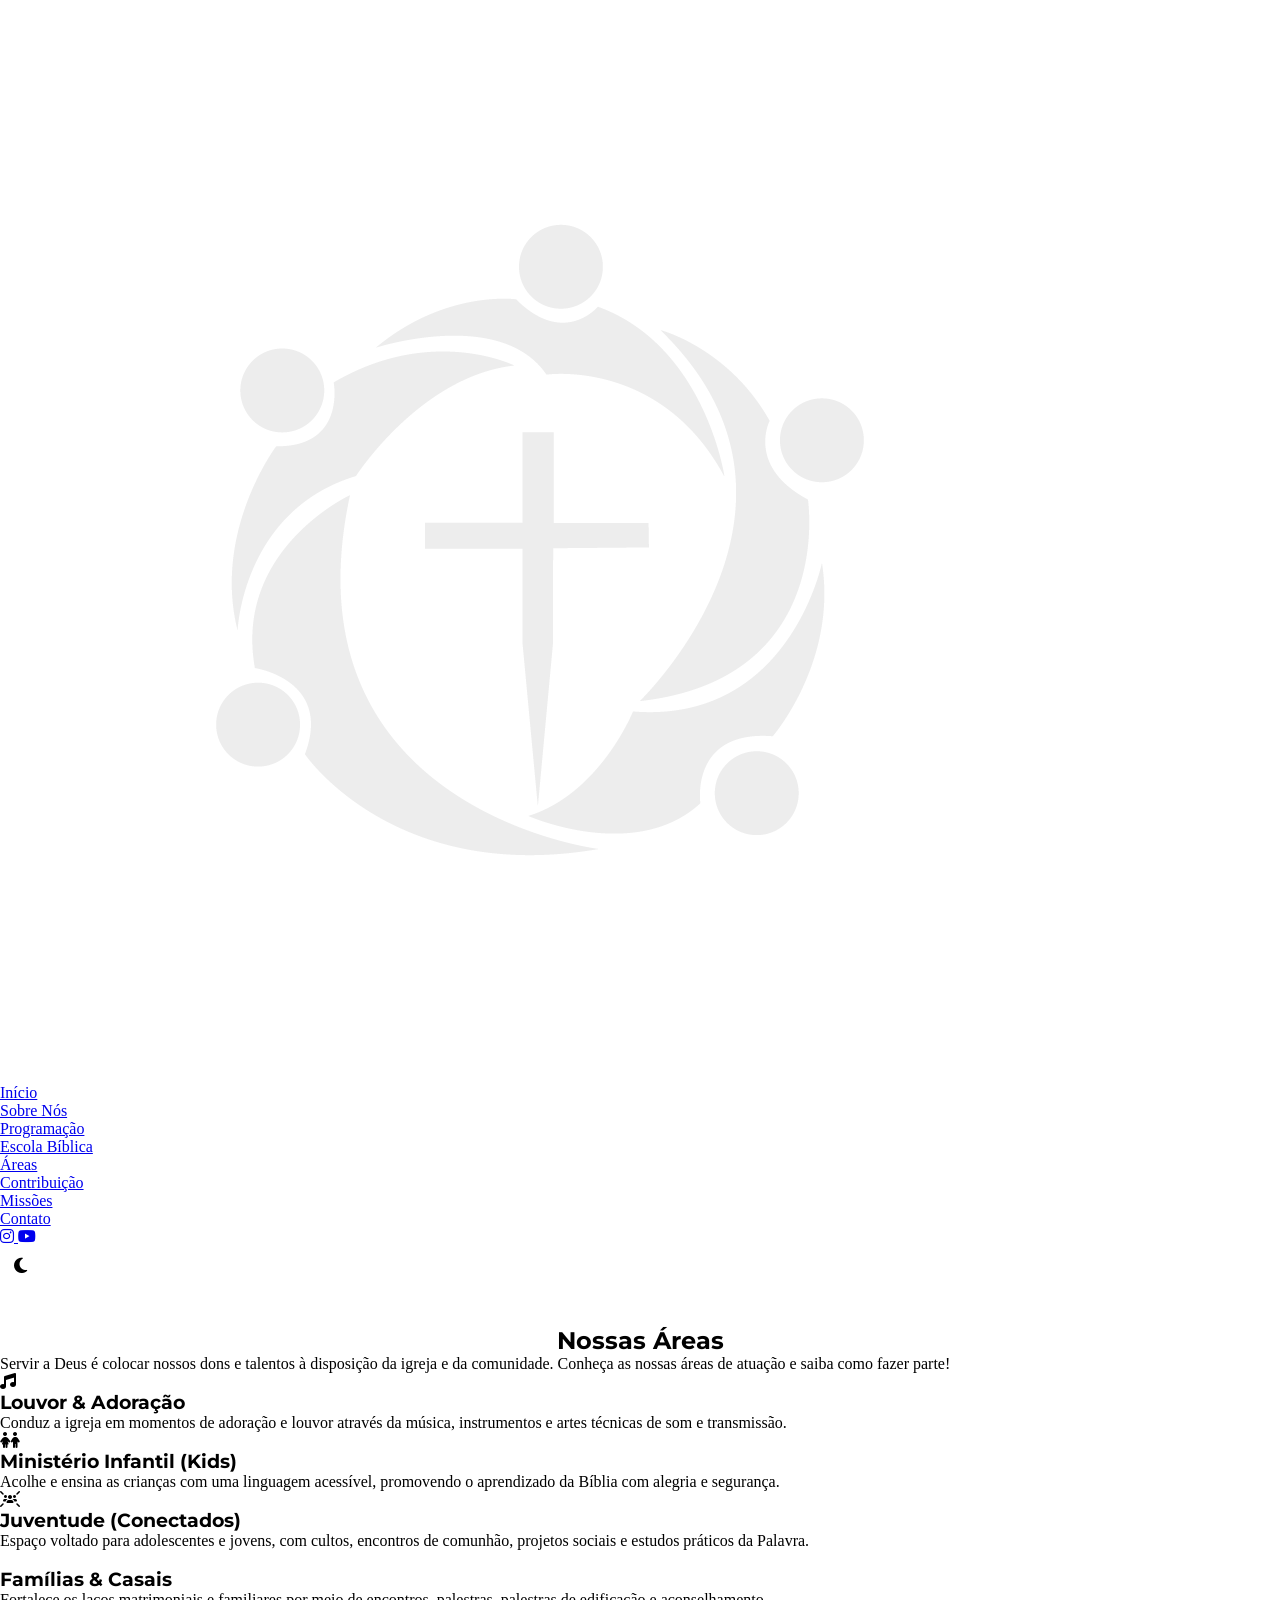
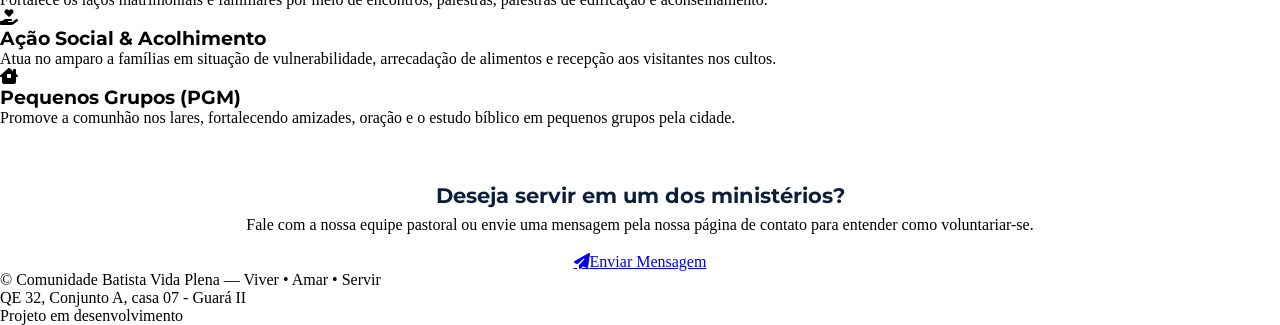
==== areas.html @ 20f272c0 "Fix HTML encoding issues in areas.html" ====
<!DOCTYPE html>
<html lang="pt-BR">
<head>
  <meta charset="UTF-8">
  <meta name="viewport" content="width=device-width, initial-scale=1.0">
  <title>Áreas - Comunidade Batista Vida Plena</title>
  <link rel="stylesheet" href="css/estilo.css">
  <!-- CSS Exclusivo para Celulares -->
  <link rel="stylesheet" href="css/mobile.css">
  <!-- Ícones do Font Awesome -->
  <link rel="stylesheet" href="https://cdnjs.cloudflare.com/ajax/libs/font-awesome/6.5.1/css/all.min.css">
</head>
<body>

  <!-- CABEÇALHO / NAVEGAÇÃO -->
  <header class="header">
    <nav class="navbar">
      <a href="index.html" class="logo-container">
        <img src="imagem/logo-cinza.png" alt="Comunidade Batista Vida Plena" class="logo-img">
      </a>

      <div class="hamburger" id="menu-toggle">
        <span></span>
        <span></span>
        <span></span>
      </div>

      <ul class="nav-menu" id="nav-menu">
        <li><a href="index.html" class="nav-link">Início</a></li>
        <li><a href="sobre.html" class="nav-link">Sobre Nós</a></li>
        <li><a href="programacao.html" class="nav-link">Programação</a></li>
        <li><a href="ebd.html" class="nav-link">Escola Bíblica</a></li>
        <li><a href="areas.html" class="nav-link active">Áreas</a></li>
        <li><a href="contribuicao.html" class="nav-link">Contribuição</a></li>
        <li><a href="missoes.html" class="nav-link">Missões</a></li>
        <li><a href="contato.html" class="nav-link">Contato</a></li>
      </ul>

      <div class="header-social">
        <a href="https://www.instagram.com/cbvidaplenadf" target="_blank" rel="noopener noreferrer" class="social-icon" title="Instagram">
          <i class="fa-brands fa-instagram"></i>
        </a>
        <a href="https://www.youtube.com/@CBVidaPlena" target="_blank" rel="noopener noreferrer" class="social-icon" title="YouTube">
          <i class="fa-brands fa-youtube"></i>
        </a>
        <!-- Divisória visual (barrinha vertical) -->
        <span class="divider"></span>
        <!-- Botão de Alternar Tema (No final) -->
        <button id="theme-toggle" class="btn-theme" aria-label="Alternar Tema">
        <i id="theme-icon" class="fa-solid fa-moon"></i>
        </button>
       </div>
    </nav>
  </header>

  <!-- CONTEÚDO PRINCIPAL -->
  <main class="container" style="margin-top: 2.5rem;">

    <!-- BANNER DE APRESENTAÇÃO -->
    <div class="ebd-intro-banner">
      <h2 style="text-align: center;">Nossas Áreas</h2>
      <p>Servir a Deus é colocar nossos dons e talentos à disposição da igreja e da comunidade. Conheça as nossas áreas de atuação e saiba como fazer parte!</p>
    </div>

    <!-- GRID DE MINISTÉRIOS -->
    <div class="grid-cards" style="margin-bottom: 3.5rem;">

      <!-- Ministério de Louvor -->
      <div class="card ministry-card">
        <i class="fa-solid fa-music icon-card"></i>
        <h3>Louvor & Adoração</h3>
        <p>Conduz a igreja em momentos de adoração e louvor através da música, instrumentos e artes técnicas de som e transmissão.</p>
      </div>

      <!-- Ministério Kids -->
      <div class="card ministry-card">
        <i class="fa-solid fa-children icon-card"></i>
        <h3>Ministério Infantil (Kids)</h3>
        <p>Acolhe e ensina as crianças com uma linguagem acessível, promovendo o aprendizado da Bíblia com alegria e segurança.</p>
      </div>

      <!-- Ministério de Jovens -->
      <div class="card ministry-card">
        <i class="fa-solid fa-users-rays icon-card"></i>
        <h3>Juventude (Conectados)</h3>
        <p>Espaço voltado para adolescentes e jovens, com cultos, encontros de comunhão, projetos sociais e estudos práticos da Palavra.</p>
      </div>

      <!-- Ministério de Casais -->
      <div class="card ministry-card">
        <i class="fa-solid fa-rings-wedding icon-card"></i>
        <h3>Famílias & Casais</h3>
        <p>Fortalece os laços matrimoniais e familiares por meio de encontros, palestras, palestras de edificação e aconselhamento.</p>
      </div>

      <!-- Ação Social -->
      <div class="card ministry-card">
        <i class="fa-solid fa-hand-holding-heart icon-card"></i>
        <h3>Ação Social & Acolhimento</h3>
        <p>Atua no amparo a famílias em situação de vulnerabilidade, arrecadação de alimentos e recepção aos visitantes nos cultos.</p>
      </div>

      <!-- Pequenos Grupos / Células -->
      <div class="card ministry-card">
        <i class="fa-solid fa-house-chimney-window icon-card"></i>
        <h3>Pequenos Grupos (PGM)</h3>
        <p>Promove a comunhão nos lares, fortalecendo amizades, oração e o estudo bíblico em pequenos grupos pela cidade.</p>
      </div>

    </div>

    <!-- CHAMADA PARA AÇÃO (VOLUNTARIADO) -->
    <div class="history-card" style="text-align: center; border-left-color: #0b1f3a;">
      <h3 style="color: #0b1f3a; margin-bottom: 0.5rem; font-size: 1.3rem;">Deseja servir em um dos ministérios?</h3>
      <p style="margin-bottom: 1.2rem;">Fale com a nossa equipe pastoral ou envie uma mensagem pela nossa página de contato para entender como voluntariar-se.</p>
      <a href="contato.html" class="btn-download" style="display: inline-flex; width: auto;">
        <i class="fa-solid fa-paper-plane"></i> Enviar Mensagem
      </a>
    </div>

  </main>

  <!-- RODAPÉ -->
  <footer class="footer">
    <p>&copy; Comunidade Batista Vida Plena — Viver • Amar • Servir</p>
    <p>QE 32, Conjunto A, casa 07 - Guará II</p>
    <p>Projeto em desenvolvimento</p>
  </footer>

  <script src="js/script.js"></script>

</body>
</html>
---- css/estilo.css ----
/* Importação da fonte Montserrat */
@import url('https://fonts.googleapis.com/css2?family=Inter:wght@400;500;600;700&family=Montserrat:wght@500;600;700;800&display=swap');
/* ==========================================================================
   DESIGN SYSTEM - TOKENS
   ========================================================================== */
:root {
  /* Cores Extraídas do Manual da Marca */
  --color-primary: #132e54;        /* Azul Escuro */
  --color-secondary: #6d8193;      /* Cinza Azulado */
  --color-bg-light: #ededed;       /* Cinza Claro */
  --color-white: #ffffff;
  --color-text-dark: #1f2937;
  --color-accent-blue: #006699;

  /* Gradients */
  --gradient-blue: linear-gradient(135deg, #0b1f3a 0%, #004080 100%);
  
  /* Tipografia */
  --font-family-base: 'Inter', system-ui, -apple-system, sans-serif;
  --font-family-title: 'Montserrat', sans-serif;
   
  /* Espaçamentos e Sombras */
  --radius-sm: 6px;
  --radius-md: 12px;
  --shadow-card: 0 4px 15px rgba(0, 0, 0, 0.08);
}

/* Reset básico */
* {
  margin: 0;
  padding: 0;
  box-sizing: border-box;
}

/* MONTSERRAT EM TODOS OS TÍTULOS E SUBTÍTULOS */
h1, h2, h3, h4, h5, h6,
.section-title,
.mission-quote,
.contact-title {
  font-family: var(--font-family-title) !important;
}

}
body {
  font-family: var(--font-family-base);
  background-color: var(--color-bg-light);
  color: var(--color-text-dark);
  line-height: 1.6;
}

/* ==========================================
   CONFIGURAÇÃO DE TEMAS (CLARO / ESCURO)
   ========================================== */

/* 2. Tema Escuro (Ativado via clique) */
body.dark-theme {
  --bg-principal: #0f172a;       /* Azul escuro noturno */
  --bg-card: #1e293b;            /* Cartões com tom grafite */
  --texto-principal: #f8fafc;    /* Textos em branco suave */
  --texto-secundario: #cbd5e1;  /* Subtítulos em cinza claro */
  --cor-destaque: #32bcad;       /* Verde turquesa vibrante */
  --borda-card: #334155;
}

/* 3. Aplicação nos elementos do site */
body {
  background-color: var(--bg-principal);
  color: var(--texto-principal);
  transition: background-color 0.3s ease, color 0.3s ease;
}

.contact-card, .pix-card, .history-card {
  background-color: var(--bg-card) !important;
  border-color: var(--borda-card);
}

p, .pix-instructions {
  color: var(--texto-secundario);
}

/* Estilo do botão de alternar tema no cabeçalho */
.btn-theme {
  background: transparent;
  border: 1px solid var(--cor-destaque);
  color: var(--cor-destaque);
  width: 40px;
  height: 40px;
  border-radius: 50%;
  cursor: pointer;
  display: flex;
  align-items: center;
  justify-content: center;
  font-size: 1.1rem;
  transition: all 0.3s ease;
}

.btn-theme:hover {
  background-color: var(--cor-destaque);
  color: #ffffff;

/* ==========================================================================
   CABEÇALHO & NAV
   ========================================================================== */
.header {
  background-color: var(--color-primary); /* Fundo Azul Escuro */
  width: 100%;
  box-shadow: 0 2px 10px rgba(0, 0, 0, 0.15);
 box-sizing: border-box;
}

.navbar {
  max-width: 1100px;
  margin: 0 auto;
  display: flex;
  justify-content: space-between;
  align-items: center;
  padding: 0 1.5rem;
  box-sizing: border-box;
}

/* Logo */
.logo-container {
  display: flex;
  align-items: center;
  text-decoration: none;
  background-color: transparent; /* Remove o fundo branco */
  padding: 0;
}

.logo-img {
  height: 60px;          /* Altura ideal para dar destaque */
  width: auto;
  display: block;
  object-fit: contain;
  filter: drop-shadow(0px 2px 4px rgba(0, 0, 0, 0.2));
}

/* Menu de Navegação Horizontal */
.nav-menu {
  display: flex;               /* Força os itens a ficarem LADO A LADO */
  flex-direction: row;         /* Alinhamento na horizontal */
  list-style: none;            /* Remove as bolinhas do <ul> */
  gap: 0.8rem;                   /* Espaçamento entre as opções */
  align-items: center;
  margin: 0;
  padding: 0;
}

.nav-link {
  color: var(--color-white);   /* Texto branco sobre o fundo azul */
  text-decoration: none;       /* Remove o sublinhado */
  font-size: 1rem;
  font-weight: 600;            /* Deixa a fonte mais nítida/encorpada */
  white-space: nowrap;
  transition: color 0.3s ease;
}

.nav-link:hover {
  color: var(--color-hover);   /* Mudança de cor ao passar o mouse */
}

.nav-link.active {
  color: #ffffff;
  border-bottom: 2px solid var(--color-secondary); /* Indicador da página atual */
  padding-bottom: 4px;
}

/* Menu Hambúrguer (Mobile) */
.hamburger {
  display: none;
  flex-direction: column;
  cursor: pointer;
  gap: 5px;
}

.hamburger span {
  width: 25px;
  height: 3px;
  background-color: var(--color-white);
  border-radius: 2px;
}

/* ==========================================================================
   HERO SECTION
   ========================================================================== */
.hero {
  background-color: #ededed; /* Cinza claro da paleta */
  color: #132e54;         /* Azul escuro para contraste */
  text-align: center;
  padding: 3.5rem 1.5rem;
  border-bottom: 3px solid #6d8193; /* Detalhe em cinza azulado */
}

.hero h1 {
  font-size: 2.4rem;
  font-weight: 700;
  color: #006699;            /* Azul */
  margin-bottom: 0.5rem;
}

.hero p.tagline {
  font-size: 1.1rem;
  font-weight: 600;
  letter-spacing: 3px;
  color: #6d8193;            /* Cinza azulado da paleta */
  margin-bottom: 0.8rem;
}
.hero-subtext {
  font-size: 1rem;
  color: #132e54;       /* Texto secundário escuro legível */
  font-weight: 400;
  font-style: italic;
}

/* ==========================================================================
   SEÇÃO PREGAÇÃO / YOUTUBE
   ========================================================================== */
.container {
  max-width: 1100px;
  margin: 0 auto;
  padding: 3rem 1.5rem;
}

.section-title {
  text-align: center;
  color: var(--color-primary);
  font-size: 1.8rem;
  margin-bottom: 1.5rem;
  position: relative;
}

.video-card {
  background: var(--color-white);
  border-radius: var(--radius-md);
  padding: 1.5rem;
  box-shadow: var(--shadow-card);
  margin-bottom: 3rem;
}

/* Embed de Vídeo Responsivo (Aspect Ratio 16:9) */
.video-responsive {
  position: relative;
  padding-bottom: 56.25%; /* 16:9 */
  height: 0;
  overflow: hidden;
  border-radius: var(--radius-sm);
}

.video-responsive iframe {
  position: absolute;
  top: 0;
  left: 0;
  width: 100%;
  height: 100%;
  border: 0;
}

.video-info {
  margin-top: 1rem;
}

.video-info h3 {
  color: var(--color-primary);
  margin-bottom: 0.5rem;
}

/* ==========================================================================
   CARDS DE ACESSO RÁPIDO
   ========================================================================== */
.grid-cards {
  display: grid;
  grid-template-columns: repeat(auto-fit, minmax(280px, 1fr));
  gap: 1.5rem;
}

.card {
  background-color: var(--color-white);
  border-radius: var(--radius-md);
  padding: 2rem;
  text-align: center;
  box-shadow: var(--shadow-card);
  border-top: 4px solid var(--color-primary);
  transition: transform 0.3s ease;
}

.card:hover {
  transform: translateY(-5px);
}

.card h3 {
  color: var(--color-primary);
  margin-bottom: 1rem;
}

.btn-card {
  display: inline-block;
  margin-top: 1rem;
  padding: 0.6rem 1.2rem;
  background-color: var(--color-primary);
  color: var(--color-white);
  text-decoration: none;
  border-radius: var(--radius-sm);
  font-weight: 600;
  transition: background-color 0.3s ease;
}

.btn-card:hover {
  background-color: var(--color-secondary);
}

/* ==========================================================================
   RODAPÉ
   ========================================================================== */
.footer {
  background-color: var(--color-primary);
  color: var(--color-white);
  text-align: center;
  padding: 2rem 1.5rem;
  margin-top: 3rem;
  font-size: 0.9rem;
}

/* ==========================================================================
   RESPONSIVIDADE (MOBILE)
   ========================================================================== */
@media (max-width: 768px) {
  .hamburger {
    display: flex;
  }

  .nav-menu {
    display: none;
    flex-direction: column;
    width: 100%;
    position: absolute;
    top: 100%;
    left: 0;
    background-color: var(--color-primary);
    padding: 1.5rem;
  }

  .nav-menu.active {
    display: flex;
  }

  .hero h1 {
    font-size: 1.8rem;
  }
}
/* Container do Logo */
.logo-container {
  display: flex;
  align-items: center;
  text-decoration: none;
}

/* Imagem da Logomarca */
.logo-img {
  height: 45px; /* Ajusta a altura conforme o tamanho ideal */
  width: auto;  /* Mantém a proporção da imagem */
  object-fit: contain;
}
/* ==========================================================================
   ÍCONES DAS REDES SOCIAIS NO CABEÇALHO
   ========================================================================== */
.header-social {
  display: flex;
  align-items: center;
  gap: 0.6rem;
  flex-shrink: 0; /* Impede que o bloco seja espremido ou jogado pra fora */
  margin-left: 0.5rem
}

.social-icon {
  color: var(--color-white);
  font-size: 1.3rem;
  transition: transform 0.2s ease, color 0.3s ease;
  text-decoration: none;
}

.social-icon:hover {
  color: var(--color-hover);
  transform: translateY(-2px); /* Efeito suave de elevação ao passar o rato */
}

/* Ajuste Responsivo para Mobile */
@media (max-width: 768px) {
  .header-social {
    border-left: none;
    padding-left: 0;
    margin-left: 0;
    margin-top: 1rem;
    justify-content: center;
  }
}
  /* ==========================================================================
   CARROSSEL DE EVENTOS / SLIDER (CORRIGIDO)
   ========================================================================== */

/* Container Principal do Carrossel */
.carousel-container {
  position: relative;
  width: 100%;
  height: 450px; /* Altura ideal fixa para não achatar os flyers */
  border-radius: var(--radius-md, 12px);
  overflow: hidden;
  box-shadow: 0 4px 15px rgba(0, 0, 0, 0.08);
  margin-bottom: 3rem;
  background-color: #0b1f3a; /* Fundo escuro oficial para preencher bordas */
}

/* Regra Base do Slide (Esconde os inativos) */
.carousel-slide {
  position: absolute;
  top: 0;
  left: 0;
  width: 100%;
  height: 100%;
  opacity: 0;
  visibility: hidden;
  transition: opacity 0.6s ease-in-out, visibility 0.6s ease-in-out;
  display: flex;
  align-items: center;
  justify-content: center;
}

/* Slide Ativo (Mostra na tela) */
.carousel-slide.active {
  opacity: 1;
  visibility: visible;
  z-index: 1;
}

/* Imagens dos Slides (Mostrar a arte 100% sem cortes) */
.carousel-slide img,
.slide-bg-img,
.slide-full-img {
  width: 100%;
  height: 100%;
  object-fit: contain !important; /* Preserva a proporção exata da arte */
  object-position: center;
  display: block;
}

/* Textos sobrepostos (caso o slide use texto em HTML) */
.slide-content {
  position: absolute;
  bottom: 2rem;
  left: 2rem;
  right: 2rem;
  z-index: 2;
  color: #ffffff;
  background: rgba(11, 31, 58, 0.75); /* Fundo sutil para leitura */
  padding: 1.5rem;
  border-radius: 8px;
  backdrop-filter: blur(4px);
}

.slide-content h3 {
  font-size: 1.8rem;
  margin: 0.5rem 0;
  color: #ffffff;
}

.slide-content p {
  font-size: 1rem;
  color: #ededed;
  margin-bottom: 1.2rem;
  max-width: 600px;
}

.slide-badge {
  background-color: #6d8193;
  color: #ffffff;
  padding: 4px 12px;
  border-radius: 20px;
  font-size: 0.75rem;
  text-transform: uppercase;
  font-weight: 600;
  letter-spacing: 1px;
}

.btn-slide {
  display: inline-block;
  background-color: #ffffff;
  color: #0b1f3a;
  padding: 0.5rem 1.2rem;
  border-radius: 6px;
  text-decoration: none;
  font-weight: 700;
  font-size: 0.9rem;
  transition: background-color 0.3s ease;
}

.btn-slide:hover {
  background-color: #ededed;
}

/* Botões de Avançar/Voltar */
.carousel-btn {
  position: absolute;
  top: 50%;
  transform: translateY(-50%);
  background-color: rgba(0, 0, 0, 0.4);
  color: #ffffff;
  border: none;
  font-size: 1.5rem;
  padding: 10px 15px;
  cursor: pointer;
  border-radius: 50%;
  z-index: 3;
  transition: background-color 0.3s ease;
}

.carousel-btn:hover {
  background-color: rgba(0, 0, 0, 0.8);
}

.carousel-btn.prev { left: 15px; }
.carousel-btn.next { right: 15px; }

/* Indicadores (Dots) */
.carousel-dots {
  position: absolute;
  bottom: 12px;
  left: 50%;
  transform: translateX(-50%);
  display: flex;
  gap: 8px;
  z-index: 3;
}

.dot {
  width: 10px;
  height: 10px;
  border-radius: 50%;
  background-color: rgba(255, 255, 255, 0.4);
  cursor: pointer;
  transition: background-color 0.3s ease, width 0.3s ease;
}

.dot.active {
  background-color: #ffffff;
  width: 22px;
  border-radius: 10px;
}
/* ==========================================================================
   PÁGINA SOBRE NÓS
   ========================================================================== */

/* Bloco da Missão Central */
.mission-banner {
 background: linear-gradient(135deg, #0b1f3a 0%, #1e3a8a 100%) !important;
  color: #ffffff !important;
  padding: 2.5rem 2rem;
  border-radius: 12px;
  text-align: center;
  box-shadow: 0 4px 15px rgba(0, 0, 0, 0.1);
  margin-bottom: 2rem;
}

.mission-quote {
  font-size: 1.6rem;
  font-weight: 600;
  font-style: italic;
  margin-bottom: 0.5rem;
}

.mission-subtitle {
  font-size: 0.85rem;
  text-transform: uppercase;
  letter-spacing: 2px;
  color: #cbd5e1 !important;
  font-weight: 600;
}

/* Ícones nos Cards dos Pilares */
.icon-card {
  font-size: 2.2rem;
  color: #132e54;
  margin-bottom: 1rem;
}

/* ==========================================================================
   LIDERANÇA PASTORAL & BLOCOS LARGOS (100% de Largura)
   ========================================================================== */
.leadership-container {
  width: 100%;
  margin-bottom: 3rem;
}

.leader-card {
  background: #ffffff;
  border-radius: var(--radius-md, 12px);
  padding: 2.5rem 2rem;
  text-align: center;
  width: 100%; /* Ocupa 100% da largura do container, alinhando com as pontas dos pilares */
  box-shadow: 0 4px 15px rgba(0, 0, 0, 0.08);
  border-top: 4px solid #132e54;
}

.leader-avatar {
  width: 80px;
  height: 80px;
  background-color: #ededed;
  color: #132e54;
  border-radius: 50%;
  display: flex;
  align-items: center;
  justify-content: center;
  font-size: 2rem;
  margin: 0 auto 1.2rem auto;
}

.leader-card h3 {
  color: #132e54;
  font-size: 1.4rem;
  margin-bottom: 0.3rem;
}

.leader-role {
  display: block;
  font-size: 0.9rem;
  color: #6d8193;
  font-weight: 600;
  margin-bottom: 1.2rem;
}

.leader-card p {
  color: #334155;
  font-size: 1rem;
  line-height: 1.6;
  max-width: 800px; /* Mantém o texto agradável de ler ao centro */
  margin: 0 auto;
}

/* Bloco para "Nossa História" (Card Largo de 100%) */
.history-card {
  background: #ffffff;
  border-radius: var(--radius-md, 12px);
  padding: 2.5rem 2rem;
  width: 100%;
  box-shadow: 0 4px 15px rgba(0, 0, 0, 0.08);
  border-top: 5px solid #132e54;
  margin-bottom: 3rem;
  color: #334155;
  line-height: 1.7;
  font-size: 1rem;
}

/* ==========================================================================
   PÁGINA DE PROGRAMAÇÃO & TABELAS RESPONSIVAS
   ========================================================================== */

/* Container da Tabela com Rolagem para Telas Pequenas */
.table-responsive {
  width: 100%;
  overflow-x: auto;
  box-shadow: 0 4px 15px rgba(0, 0, 0, 0.08);
  border-radius: var(--radius-md, 12px);
  background-color: #ffffff;
}

.schedule-table {
  width: 100%;
  border-collapse: collapse;
  text-align: left;
  font-size: 0.95rem;
}

.schedule-table thead {
  background-color: #132e54;
  color: #ffffff;
}

.schedule-table th, 
.schedule-table td {
  padding: 1.2rem 1.5rem;
  border-bottom: 1px solid #e2e8f0;
}

.schedule-table th {
  font-weight: 600;
  letter-spacing: 0.5px;
}

.schedule-table tbody tr:hover {
  background-color: #f8fafc;
}

/* Linha em Destaque para o Culto Principal */
.schedule-table tr.highlight-row {
  background-color: #f1f5f9;
}

/* Badge de Horário */
.badge-time {
  background-color: #6d8193;
  color: #ffffff;
  padding: 4px 10px;
  border-radius: 6px;
  font-weight: 600;
  font-size: 0.85rem;
}

/* Cartões de Eventos com Data em Destaque */
.event-card {
  display: flex;
  align-items: center;
  gap: 1.5rem;
  padding: 1.5rem;
  text-align: left;
}

.event-date {
  background-color: #132e54;
  color: #ffffff;
  padding: 0.8rem 1rem;
  border-radius: 10px;
  text-align: center;
  min-width: 70px;
  display: flex;
  flex-direction: column;
}

.event-date .day {
  font-size: 1.6rem;
  font-weight: 700;
  line-height: 1;
}

.event-date .month {
  font-size: 0.75rem;
  font-weight: 600;
  letter-spacing: 1px;
  color: #a0b2c6;
  margin-top: 2px;
}

.event-details h3 {
  color: #132e54;
  font-size: 1.1rem;
  margin-bottom: 0.4rem;
}

.event-details p {
  color: #64748b;
  font-size: 0.85rem;
  margin-bottom: 0.2rem;
  display: flex;
  align-items: center;
  gap: 0.5rem;
}
/* ==========================================================================
   PÁGINA DA ESCOLA BÍBLICA (EBD)
   ========================================================================== */

/* Banner introdutório da EBD */
.ebd-intro-banner {
  background: linear-gradient(135deg, #0b1f3a 0%, #1e3a8a 100%) !important;
  color: #ffffff !important;
  padding: 2.5rem 2rem;
  border-radius: 12px;
  text-align: center;
  box-shadow: 0 4px 15px rgba(0, 0, 0, 0.1);
  margin-bottom: 2rem;
}

.ebd-intro-banner h2 {
  font-size: 1.8rem;
  margin-bottom: 0.6rem;
  text-align: center;
}

.ebd-intro-banner p {
  color: #cbd5e1 !important; /* Cinza claro de altíssimo contraste */
  font-size: 0.95rem !important;
  font-weight: 500 !important;
  margin-top: 0.5rem;
}

/* Cartões das Classes */
.ebd-class-card {
  text-align: left;
  display: flex;
  flex-direction: column;
  justify-content: space-between;
}

.ebd-class-header {
  display: flex;
  justify-content: space-between;
  align-items: center;
  margin-bottom: 1rem;
}

.class-icon {
  font-size: 2rem;
  color: #132e54;
}

.class-badge {
  background-color: #ededed;
  color: #132e54;
  padding: 4px 10px;
  border-radius: 6px;
  font-size: 0.8rem;
  font-weight: 700;
  text-transform: uppercase;
}

.ebd-class-card h3 {
  color: #132e54;
  font-size: 1.25rem;
  margin-bottom: 0.3rem;
}

.class-teacher {
  font-size: 0.85rem;
  color: #6d8193;
  margin-bottom: 0.8rem;
}

.ebd-class-card p {
  color: #334155;
  font-size: 0.95rem;
  line-height: 1.5;
}

/* Lista de Downloads de Materiais */
.download-list {
  display: flex;
  flex-direction: column;
  gap: 1rem;
}

.download-item {
  display: flex;
  justify-content: space-between;
  align-items: center;
  padding: 1rem 1.2rem;
  background-color: #f8fafc;
  border: 1px solid #e2e8f0;
  border-radius: 8px;
  flex-wrap: wrap;
  gap: 1rem;
}

.download-info {
  display: flex;
  align-items: center;
  gap: 1rem;
}

.ppt-icon {
  font-size: 1.8rem;
  color: #d97706; /* Cor laranja característica de apresentações/slides */
}

.download-info h4 {
  color: #132e54;
  font-size: 1rem;
  margin-bottom: 0.2rem;
}

.download-info p {
  color: #64748b;
  font-size: 0.82rem;
  margin: 0;
}

.btn-download-sm {
  background-color: #132e54;
  color: #ffffff;
  padding: 0.5rem 1rem;
  border-radius: 6px;
  text-decoration: none;
  font-size: 0.85rem;
  font-weight: 600;
  display: inline-flex;
  align-items: center;
  gap: 0.4rem;
  transition: background-color 0.3s ease;
}

.btn-download-sm:hover {
  background-color: #6d8193;
}
/* ==========================================================================
   PÁGINA DE CONTATO
   ========================================================================== */

/* Grid em 2 Colunas no Desktop e 1 Coluna no Celular */
.contact-grid {
  display: grid;
  grid-template-columns: 1fr 1fr;
  gap: 2rem;
}

@media (max-width: 768px) {
  .contact-grid {
    grid-template-columns: 1fr;
  }
}

.contact-card {
  background-color: #ffffff;
  border-radius: var(--radius-md, 12px);
  padding: 2rem;
  box-shadow: 0 4px 15px rgba(0, 0, 0, 0.08);
  border-top: 4px solid #132e54;
}

.contact-title {
  color: #132e54;
  font-size: 1.3rem;
  margin-bottom: 1.5rem;
  display: flex;
  align-items: center;
  gap: 0.6rem;
}

/* Estilização do Formulário */
.contact-form {
  display: flex;
  flex-direction: column;
  gap: 1.2rem;
}

.form-group {
  display: flex;
  flex-direction: column;
  gap: 0.4rem;
  text-align: left;
}

.form-group label {
  font-size: 0.9rem;
  font-weight: 600;
  color: #132e54;
}

.form-group input,
.form-group select,
.form-group textarea {
  width: 100%;
  padding: 0.75rem 1rem;
  border: 1px solid #cbd5e1;
  border-radius: 8px;
  font-family: inherit;
  font-size: 0.95rem;
  color: #334155;
  background-color: #f8fafc;
  transition: border-color 0.3s ease, box-shadow 0.3s ease;
}

.form-group input:focus,
.form-group select:focus,
.form-group textarea:focus {
  outline: none;
  border-color: #132e54;
  box-shadow: 0 0 0 3px rgba(11, 31, 58, 0.15);
  background-color: #ffffff;
}

.btn-submit {
  background-color: #132e54;
  color: #ffffff;
  border: none;
  padding: 0.85rem 1.5rem;
  border-radius: 8px;
  font-size: 1rem;
  font-weight: 600;
  cursor: pointer;
  display: flex;
  align-items: center;
  justify-content: center;
  gap: 0.5rem;
  transition: background-color 0.3s ease;
  margin-top: 0.5rem;
}

.btn-submit:hover {
  background-color: #6d8193;
}

/* Itens de Informação de Contato */
.info-item {
  display: flex;
  align-items: flex-start;
  gap: 1rem;
  margin-bottom: 1.2rem;
}

.info-icon {
  font-size: 1.5rem;
  color: #132e54;
  margin-top: 0.2rem;
}

.info-item h4 {
  color: #132e54;
  font-size: 1rem;
  margin-bottom: 0.2rem;
}

.info-item p {
  color: #64748b;
  font-size: 0.9rem;
  line-height: 1.5;
}

/* ==========================================================================
   SEÇÃO LIDERANÇA PASTORAL (3 PASTORES ALINHADOS)
   ========================================================================== */

.pastors-grid {
  display: grid;
  grid-template-columns: repeat(3, 1fr); /* 3 colunas no desktop */
  gap: 2rem;
  justify-content: center;
  align-items: stretch; /* Garante que todos os cartões tenham a mesma altura */
}

/* Em telas médias ou tablets (ex: até 992px), fica em 2 ou 1 coluna */
@media (max-width: 992px) {
  .pastors-grid {
    grid-template-columns: repeat(auto-fit, minmax(280px, 1fr));
  }
}

/* Em celulares (até 768px), fica 1 cartão por linha */
@media (max-width: 768px) {
  .pastors-grid {
    grid-template-columns: 1fr;
  }
}
.pastor-card {
  background-color: #ffffff;
  border-radius: 12px;
  box-shadow: 0 4px 15px rgba(0, 0, 0, 0.08);
  transition: transform 0.3s ease, box-shadow 0.3s ease;
  border-top: 4px solid #132e54;
  padding: 2rem 1.5rem;
}

.pastor-card:hover {
  transform: translateY(-5px);
  box-shadow: 0 8px 20px rgba(0, 0, 0, 0.12);
}

.pastor-info {
  text-align: center;
}

.pastor-info h3 {
  color: #132e54;
  font-size: 1.3rem;
  margin-bottom: 0.3rem;
}

.pastor-role {
  display: inline-block;
  color: #6d8193;
  font-weight: 600;
  font-size: 0.85rem;
  text-transform: uppercase;
  letter-spacing: 0.5px;
  margin-bottom: 1rem;
}

.pastor-info p {
  color: #475569;
  font-size: 0.95rem;
  line-height: 1.6;
  text-align: justify; /* Alinha o texto do texto pastoral deixando a leitura agradável */
}

/* ==========================================================================
   ESTILIZAÇÃO DO CARTÃO PIX E QR CODE
   ========================================================================== */

.qr-code-container {
  display: flex;
  justify-content: center;
  align-items: center;
  margin: 1.2rem 0;
}

.qr-code-img {
  width: 100%;
  max-width: 180px;
  height: auto;
  padding: 0.8rem;
  background-color: #ffffff;
  border: 2px solid #0b1f3a;
  border-radius: 12px;
  box-shadow: 0 4px 10px rgba(0, 0, 0, 0.08);
  display: block;
  margin: 0 auto;
}

.pix-instructions {
  color: #475569;
  font-size: 0.95rem;
  margin-bottom: 1rem;
}

/* Grupo do campo + botão lado a lado no PC e empilhados no celular */

.pix-input {
  width: 100%;
  padding: 0.75rem 0.9rem;
  border: 1px solid #cbd5e1;
  border-radius: 8px;
  background-color: #f8fafc;
  color: #0b1f3a;
  font-weight: 600;
  text-align: center;
  font-size: 0.95rem;
  outline: none;
}

.btn-pix {
  background-color: #0b1f3a;
  color: #ffffff;
  border: none;
  padding: 0.75rem 1.2rem;
  border-radius: 8px;
  font-weight: bold;
  cursor: pointer;
  white-space: nowrap;
  transition: background-color 0.2s ease;
  display: flex;
  align-items: center;
  justify-content: center;
  gap: 0.5rem;
}

.btn-pix:hover {
  background-color: #32bcad;
}

/* Força o conteúdo do cartão PIX a ficar vertical e centralizado */
.pix-card {
  display: flex !important;
  flex-direction: column !important;
  align-items: center !important;
  justify-content: center !important;
  width: 100% !important;
}

.pix-input-group {
  display: flex;
  flex-direction: row;
  align-items: center;
  justify-content: center;
  gap: 0.6rem;
  width: 100%;
  max-width: 400px;
  margin: 0 auto;
}

@media (max-width: 480px) {
  .pix-input-group {
    flex-direction: column;
  }
}
---- css/mobile.css ----
/* ==========================================================================
   MENU RESPONSIVO MOBILE - GAVETA LATERAL (Garantia de Funcionamento)
   ========================================================================== */

@media (max-width: 768px) {

  /* 1. EXIBE O BOTÃO HAMBÚRGUER NO CELULAR */
  #menu-toggle,
  #hamburger,
  .hamburger {
    display: flex !important;
    flex-direction: column !important;
    justify-content: space-around !important;
    width: 30px !important;
    height: 25px !important;
    background: transparent !important;
    border: none !important;
    cursor: pointer !important;
    z-index: 1000001 !important;
  }

  #menu-toggle span,
  #hamburger span,
  .hamburger span {
    width: 100% !important;
    height: 3px !important;
    background-color: #ffffff !important;
    border-radius: 2px !important;
    transition: all 0.3s ease !important;
  }

  /* 2. GAVETA LATERAL DO MENU (ESCONDIDA FORA DA TELA À ESQUERDA) */
  #nav-menu,
  .nav-menu {
    display: flex !important;
    flex-direction: column !important;
    position: fixed !important;
    top: 0 !important;
    left: -280px !important;            /* Escondido fora da tela */
    width: 280px !important;             /* Largura da gaveta */
    height: 100vh !important;            /* Ocupa a altura inteira da tela */
    background-color: #0b1f3a !important; /* Azul noturno */
    padding: 5rem 1.5rem 2rem 1.5rem !important;
    box-shadow: 4px 0 15px rgba(0, 0, 0, 0.5) !important;
    z-index: 1000000 !important;         /* Fica acima do carrossel e conteúdos */
    transition: left 0.3s ease-in-out !important; /* Animação suave ao abrir */
    overflow-y: auto !important;
  }

  /* 3. CLASSE ATIVA (QUANDO CLICA NO ÍCONE DE MENU, A GAVETA ENTRA NA TELA) */
  #nav-menu.active,
  .nav-menu.active {
    left: 0 !important;                 /* Desliza para dentro da tela */
  }

  /* Estilização dos itens na gaveta */
  #nav-menu li,
  .nav-menu li {
    width: 100% !important;
    margin: 0.5rem 0 !important;
    border-bottom: 1px solid rgba(255, 255, 255, 0.1) !important;
    list-style: none !important;
  }

  #nav-menu .nav-link,
  .nav-menu .nav-link {
    display: block !important;
    padding: 0.8rem 0.5rem !important;
    color: #ffffff !important;
    font-size: 1.1rem !important;
    text-decoration: none !important;
    text-align: left !important;
  }

  #nav-menu .nav-link.active,
  .nav-menu .nav-link.active {
    color: #32bcad !important; /* Verde-água para a página atual */
    font-weight: bold !important;
  }
}
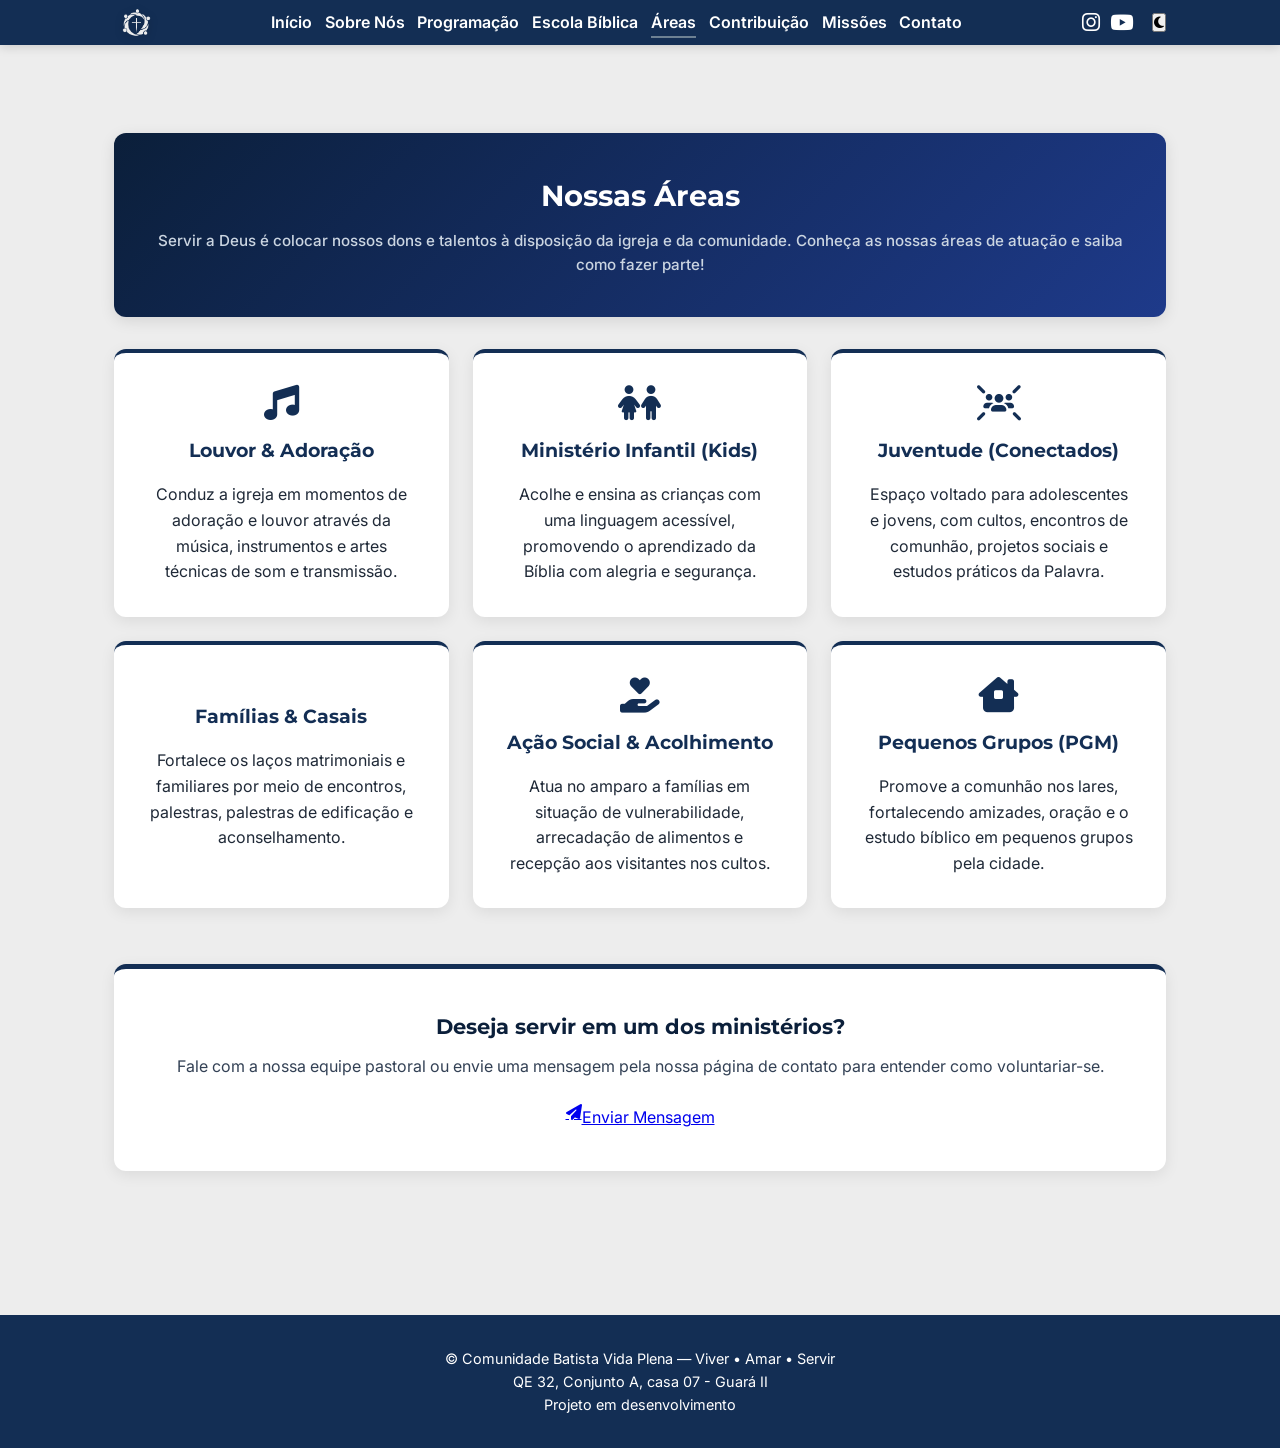
==== commit c80de9d5: "Add dark theme stylesheet to areas.html Added a dark theme stylesheet to the areas.html file." ====
--- a/areas.html
+++ b/areas.html
@@ -7,6 +7,7 @@
   <link rel="stylesheet" href="css/estilo.css">
   <!-- CSS Exclusivo para Celulares -->
   <link rel="stylesheet" href="css/mobile.css">
+  <link rel="stylesheet" href="css/dark-theme.css">
   <!-- Ícones do Font Awesome -->
   <link rel="stylesheet" href="https://cdnjs.cloudflare.com/ajax/libs/font-awesome/6.5.1/css/all.min.css">
 </head>
--- a/css/estilo.css
+++ b/css/estilo.css
@@ -32,6 +32,13 @@
   box-sizing: border-box;
 }
 
+body {
+  font-family: var(--font-family-base);
+  background-color: var(--color-bg-light);
+  color: var(--color-text-dark);
+  line-height: 1.6;
+}
+
 /* MONTSERRAT EM TODOS OS TÍTULOS E SUBTÍTULOS */
 h1, h2, h3, h4, h5, h6,
 .section-title,
@@ -39,64 +46,6 @@
 .contact-title {
   font-family: var(--font-family-title) !important;
 }
-
-}
-body {
-  font-family: var(--font-family-base);
-  background-color: var(--color-bg-light);
-  color: var(--color-text-dark);
-  line-height: 1.6;
-}
-
-/* ==========================================
-   CONFIGURAÇÃO DE TEMAS (CLARO / ESCURO)
-   ========================================== */
-
-/* 2. Tema Escuro (Ativado via clique) */
-body.dark-theme {
-  --bg-principal: #0f172a;       /* Azul escuro noturno */
-  --bg-card: #1e293b;            /* Cartões com tom grafite */
-  --texto-principal: #f8fafc;    /* Textos em branco suave */
-  --texto-secundario: #cbd5e1;  /* Subtítulos em cinza claro */
-  --cor-destaque: #32bcad;       /* Verde turquesa vibrante */
-  --borda-card: #334155;
-}
-
-/* 3. Aplicação nos elementos do site */
-body {
-  background-color: var(--bg-principal);
-  color: var(--texto-principal);
-  transition: background-color 0.3s ease, color 0.3s ease;
-}
-
-.contact-card, .pix-card, .history-card {
-  background-color: var(--bg-card) !important;
-  border-color: var(--borda-card);
-}
-
-p, .pix-instructions {
-  color: var(--texto-secundario);
-}
-
-/* Estilo do botão de alternar tema no cabeçalho */
-.btn-theme {
-  background: transparent;
-  border: 1px solid var(--cor-destaque);
-  color: var(--cor-destaque);
-  width: 40px;
-  height: 40px;
-  border-radius: 50%;
-  cursor: pointer;
-  display: flex;
-  align-items: center;
-  justify-content: center;
-  font-size: 1.1rem;
-  transition: all 0.3s ease;
-}
-
-.btn-theme:hover {
-  background-color: var(--cor-destaque);
-  color: #ffffff;
 
 /* ==========================================================================
    CABEÇALHO & NAV
--- a/css/dark-theme.css
+++ b/css/dark-theme.css
@@ -0,0 +1,56 @@
+/* ==========================================
+   TEMA ESCURO
+   ========================================== */
+
+/* Quando a classe .dark-theme estiver ativa no body */
+body.dark-theme {
+  background-color: #0f172a !important;
+  color: #f8fafc !important;
+}
+
+/* Fundo e bordas dos cartões */
+body.dark-theme .card,
+body.dark-theme .area-card,
+body.dark-theme .contact-card,
+body.dark-theme .history-card,
+body.dark-theme .pix-card,
+body.dark-theme .ebd-card,
+body.dark-theme .leader-card,
+body.dark-theme .pastor-card,
+body.dark-theme .video-card {
+  background-color: #1e293b !important;
+  border-color: #334155 !important;
+  border-top-color: #32bcad !important;
+}
+
+/* Textos e Títulos no Modo Escuro */
+body.dark-theme h1,
+body.dark-theme h2,
+body.dark-theme h3,
+body.dark-theme h4,
+body.dark-theme .section-title,
+body.dark-theme .contact-title,
+body.dark-theme label {
+  color: #f8fafc !important;
+}
+
+body.dark-theme p,
+body.dark-theme .pix-instructions,
+body.dark-theme .pastor-role,
+body.dark-theme .leader-role {
+  color: #cbd5e1 !important;
+}
+
+/* Ícones */
+body.dark-theme i {
+  color: #32bcad !important;
+}
+
+/* Campos do formulário e PIX */
+body.dark-theme input,
+body.dark-theme select,
+body.dark-theme textarea {
+  background-color: #0f172a !important;
+  color: #f8fafc !important;
+  border-color: #334155 !important;
+}
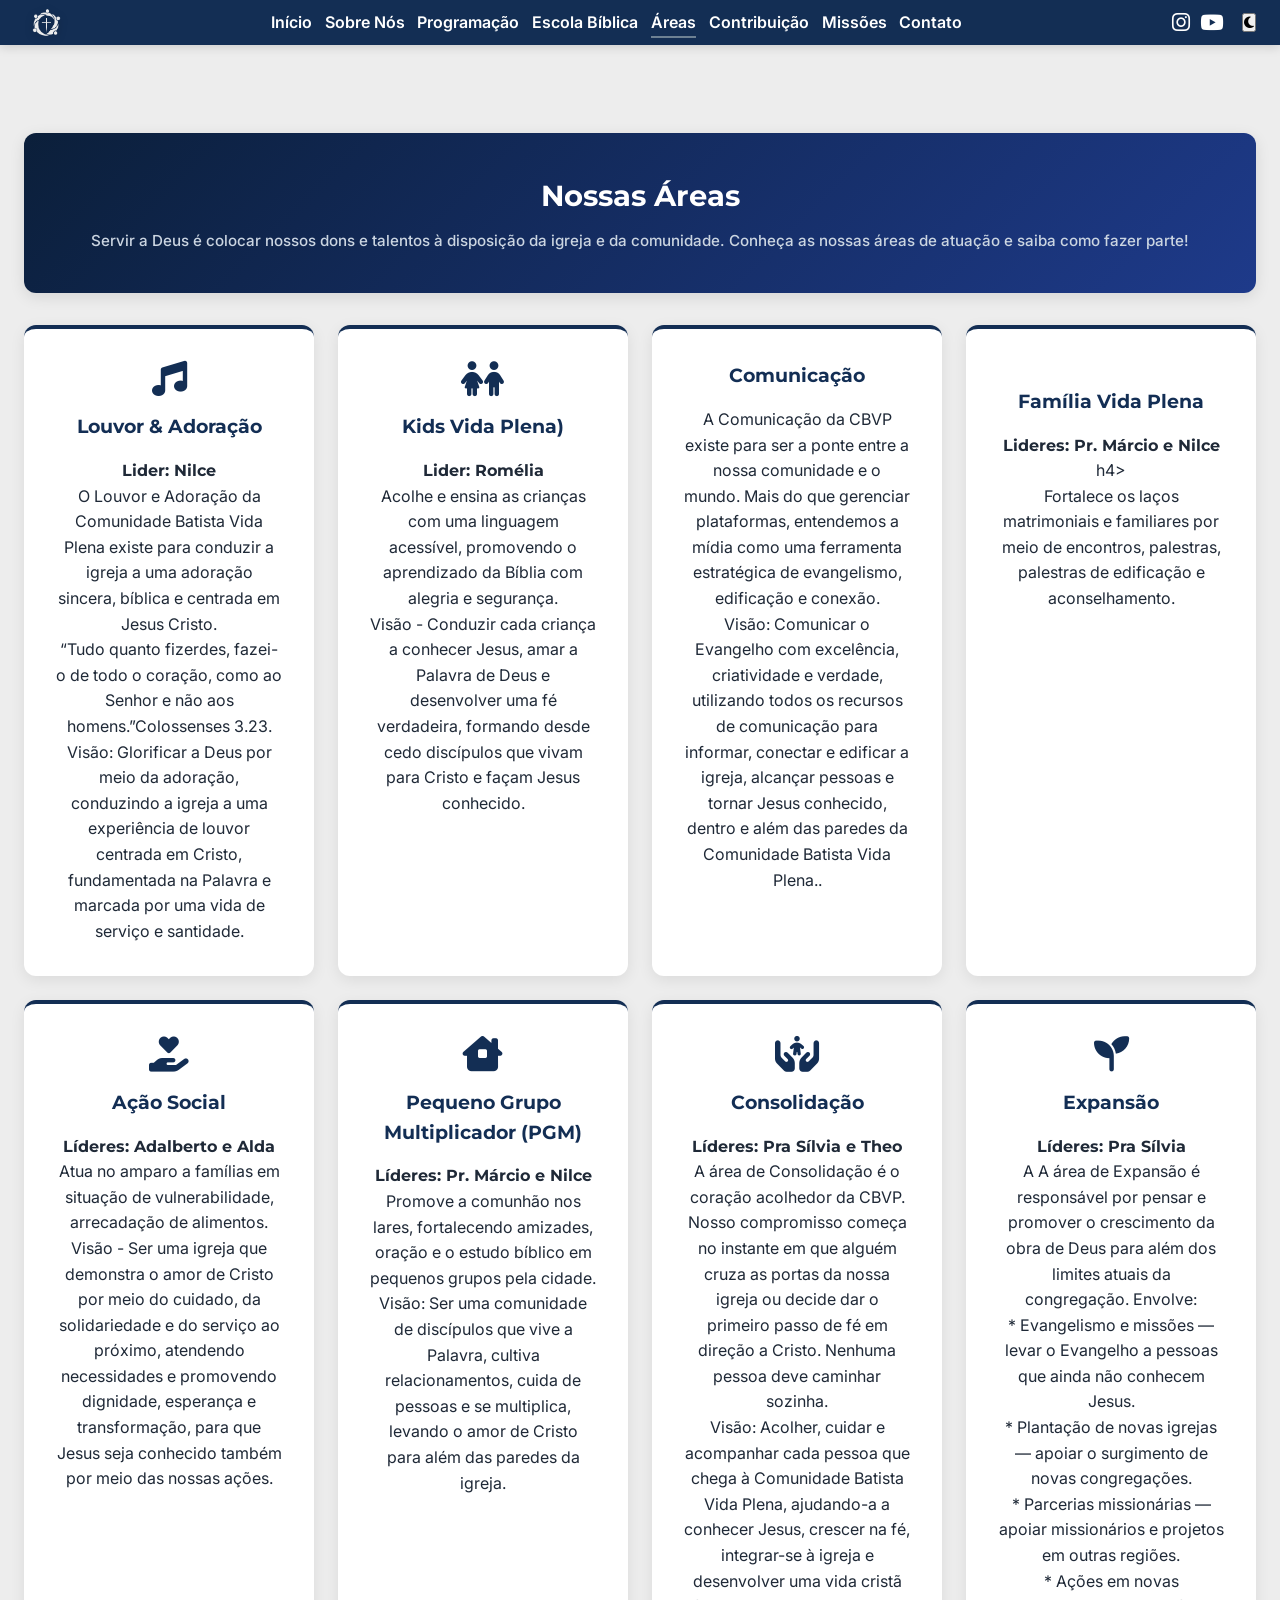
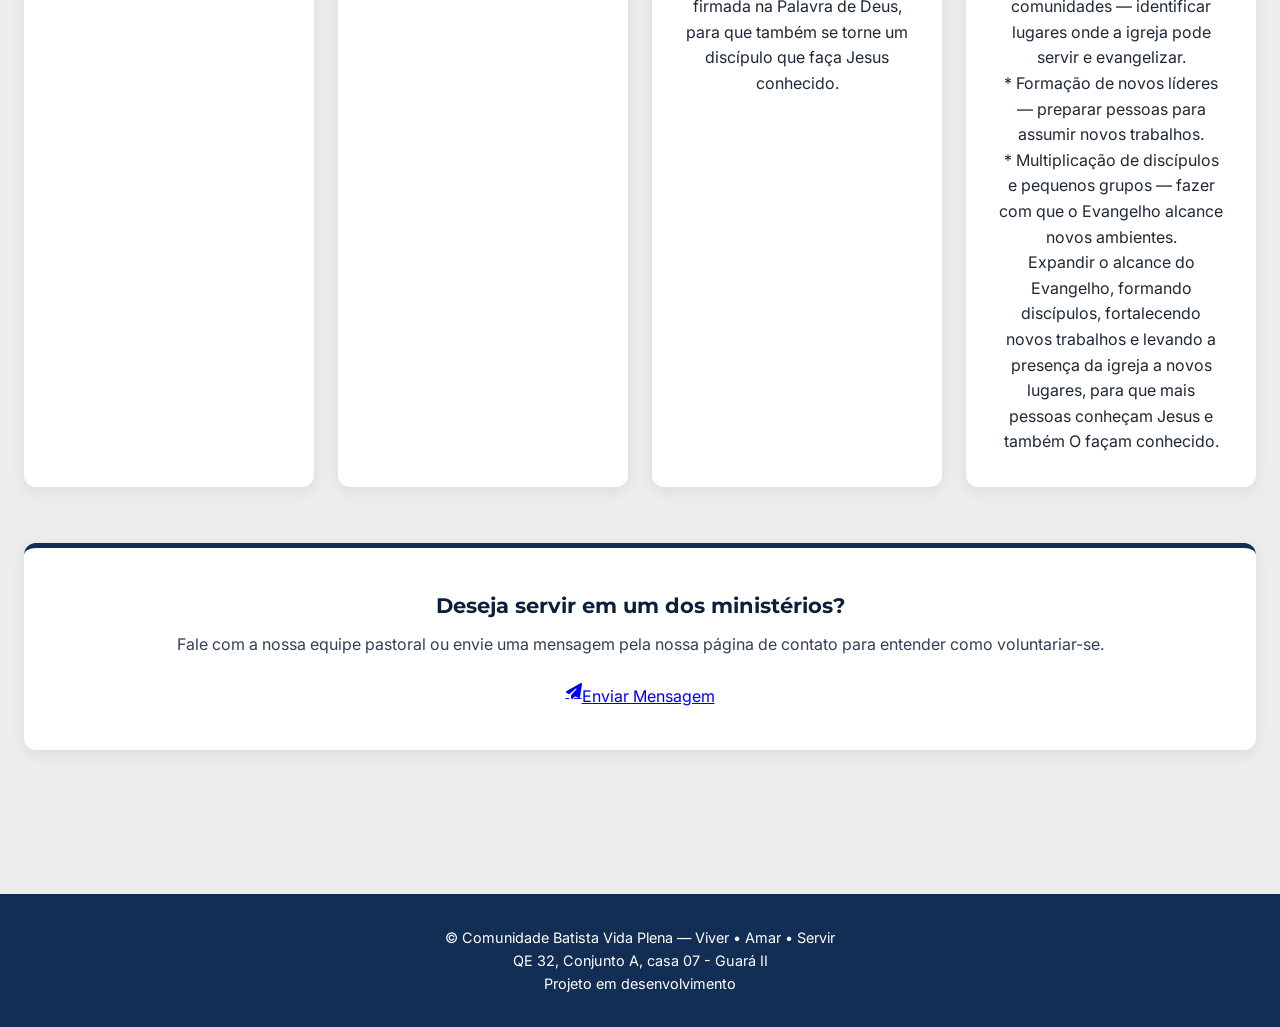
==== commit 81bd4384: "Revise areas.html with updated ministry details Updated the content and structure of the areas.html " ====
--- a/areas.html
+++ b/areas.html
@@ -63,49 +63,82 @@
       <p>Servir a Deus é colocar nossos dons e talentos à disposição da igreja e da comunidade. Conheça as nossas áreas de atuação e saiba como fazer parte!</p>
     </div>
 
-    <!-- GRID DE MINISTÉRIOS -->
+    <!-- GRID DE ÁREAS-->
     <div class="grid-cards" style="margin-bottom: 3.5rem;">
 
-      <!-- Ministério de Louvor -->
+      <!-- Louvor -->
       <div class="card ministry-card">
         <i class="fa-solid fa-music icon-card"></i>
         <h3>Louvor & Adoração</h3>
-        <p>Conduz a igreja em momentos de adoração e louvor através da música, instrumentos e artes técnicas de som e transmissão.</p>
+        <h4>Lider: Nilce</h4>
+        <p>O Louvor e Adoração da Comunidade Batista Vida Plena existe para conduzir a igreja a uma adoração sincera, bíblica e centrada em Jesus Cristo.
+          <p>“Tudo quanto fizerdes, fazei-o de todo o coração, como ao Senhor e não aos homens.”Colossenses 3.23.</p>
+        <p>Visão: Glorificar a Deus por meio da adoração, conduzindo a igreja a uma experiência de louvor centrada em Cristo, fundamentada na Palavra e marcada por uma vida de serviço e santidade. </p>
       </div>
 
-      <!-- Ministério Kids -->
+      <!-- Kids -->
       <div class="card ministry-card">
         <i class="fa-solid fa-children icon-card"></i>
-        <h3>Ministério Infantil (Kids)</h3>
+        <h3>Kids Vida Plena)</h3>
+        <h4>Lider: Romélia</h4>
         <p>Acolhe e ensina as crianças com uma linguagem acessível, promovendo o aprendizado da Bíblia com alegria e segurança.</p>
+        <p>Visão - Conduzir cada criança a conhecer Jesus, amar a Palavra de Deus e desenvolver uma fé verdadeira, formando desde cedo discípulos que vivam para Cristo e façam Jesus conhecido.</p>
       </div>
 
-      <!-- Ministério de Jovens -->
+      <!-- Comunicação -->
       <div class="card ministry-card">
-        <i class="fa-solid fa-users-rays icon-card"></i>
-        <h3>Juventude (Conectados)</h3>
-        <p>Espaço voltado para adolescentes e jovens, com cultos, encontros de comunhão, projetos sociais e estudos práticos da Palavra.</p>
+        <i class=""fa-solid fa-bullhorn icon-card"></i>
+        <h3>Comunicação</h3>
+        <p>A Comunicação da CBVP existe para ser a ponte entre a nossa comunidade e o mundo. Mais do que gerenciar plataformas, entendemos a mídia como uma ferramenta estratégica de evangelismo, edificação e conexão.</p>
+        <p>Visão: Comunicar o Evangelho com excelência, criatividade e verdade, utilizando todos os recursos de comunicação para informar, conectar e edificar a igreja, alcançar pessoas e tornar Jesus conhecido, dentro e além das paredes da Comunidade Batista Vida Plena..</p>
       </div>
 
-      <!-- Ministério de Casais -->
+      <!--Familias -->
       <div class="card ministry-card">
         <i class="fa-solid fa-rings-wedding icon-card"></i>
-        <h3>Famílias & Casais</h3>
+        <h3>Família Vida Plena</h3>
+        <h4>Lideres: Pr. Márcio e Nilce</h4>h4>
         <p>Fortalece os laços matrimoniais e familiares por meio de encontros, palestras, palestras de edificação e aconselhamento.</p>
       </div>
 
       <!-- Ação Social -->
       <div class="card ministry-card">
         <i class="fa-solid fa-hand-holding-heart icon-card"></i>
-        <h3>Ação Social & Acolhimento</h3>
-        <p>Atua no amparo a famílias em situação de vulnerabilidade, arrecadação de alimentos e recepção aos visitantes nos cultos.</p>
+        <h3>Ação Social</h3>
+        <h4>Líderes: Adalberto e Alda</h4>
+        <p>Atua no amparo a famílias em situação de vulnerabilidade, arrecadação de alimentos.</p>
+        <p>Visão - Ser uma igreja que demonstra o amor de Cristo por meio do cuidado, da solidariedade e do serviço ao próximo, atendendo necessidades e promovendo dignidade, esperança e transformação, para que Jesus seja conhecido também por meio das nossas ações.</p>
       </div>
 
       <!-- Pequenos Grupos / Células -->
       <div class="card ministry-card">
         <i class="fa-solid fa-house-chimney-window icon-card"></i>
-        <h3>Pequenos Grupos (PGM)</h3>
+        <h3>Pequeno Grupo Multiplicador (PGM)</h3>
+        <h4>Líderes: Pr. Márcio e Nilce</h4>
         <p>Promove a comunhão nos lares, fortalecendo amizades, oração e o estudo bíblico em pequenos grupos pela cidade.</p>
+        <p>Visão: Ser uma comunidade de discípulos que vive a Palavra, cultiva relacionamentos, cuida de pessoas e se multiplica, levando o amor de Cristo para além das paredes da igreja.</p>
+      </div>
+      <!-- Consolidação -->
+      <div class="card ministry-card">
+        <i class="fa-solid fa-hands-holding-child icon-card"></i>
+        <h3>Consolidação</h3>
+        <h4>Líderes: Pra Sílvia e Theo</h4>
+        <p>A área de Consolidação é o coração acolhedor da CBVP. Nosso compromisso começa no instante em que alguém cruza as portas da nossa igreja ou decide dar o primeiro passo de fé em direção a Cristo. Nenhuma pessoa deve caminhar sozinha.</p>
+                <p>Visão: Acolher, cuidar e acompanhar cada pessoa que chega à Comunidade Batista Vida Plena, ajudando-a a conhecer Jesus, crescer na fé, integrar-se à igreja e desenvolver uma vida cristã firmada na Palavra de Deus, para que também se torne um discípulo que faça Jesus conhecido.</p> </p>
+      </div>
+      <!-- Expansão -->
+      <div class="card ministry-card">
+        <i class="fa-solid fa-seedling icon-card"></i>
+        <h3>Expansão</h3>
+        <h4>Líderes: Pra Sílvia</h4>
+        <p>A A área de Expansão é responsável por pensar e promover o crescimento da obra de Deus para além dos limites atuais da congregação. Envolve: 
+         <p>* Evangelismo e missões — levar o Evangelho a pessoas que ainda não conhecem Jesus.</p>
+           <p>* Plantação de novas igrejas — apoiar o surgimento de novas congregações.</p>
+           <p>* Parcerias missionárias — apoiar missionários e projetos em outras regiões.</p>
+           <p>* Ações em novas comunidades — identificar lugares onde a igreja pode servir e evangelizar.</p>
+           <p>* Formação de novos líderes — preparar pessoas para assumir novos trabalhos.</p>
+           <p>* Multiplicação de discípulos e pequenos grupos — fazer com que o Evangelho alcance novos ambientes.</p>
+        <p>Expandir o alcance do Evangelho, formando discípulos, fortalecendo novos trabalhos e levando a presença da igreja a novos lugares, para que mais pessoas conheçam Jesus e também O façam conhecido.</p>
       </div>
 
     </div>
@@ -129,6 +162,7 @@
   </footer>
 
   <script src="js/script.js"></script>
+  <script src="js/theme.js"></script>
 
 </body>
 </html>
--- a/css/estilo.css
+++ b/css/estilo.css
@@ -46,6 +46,12 @@
 .contact-title {
   font-family: var(--font-family-title) !important;
 }
+.container {
+  Width: 85%
+  max-width: 80vw;
+  margin: 0 auto;
+  padding: 3rem 1.5rem;
+}
 
 /* ==========================================================================
    CABEÇALHO & NAV
@@ -54,11 +60,12 @@
   background-color: var(--color-primary); /* Fundo Azul Escuro */
   width: 100%;
   box-shadow: 0 2px 10px rgba(0, 0, 0, 0.15);
+  max-width: 100vw;
  box-sizing: border-box;
 }
 
 .navbar {
-  max-width: 1100px;
+  max-width: 100vw;
   margin: 0 auto;
   display: flex;
   justify-content: space-between;
@@ -134,7 +141,7 @@
    ========================================================================== */
 .hero {
   background-color: #ededed; /* Cinza claro da paleta */
-  color: #132e54;         /* Azul escuro para contraste */
+  color: var(--color-primary);         /* Azul escuro para contraste */
   text-align: center;
   padding: 3.5rem 1.5rem;
   border-bottom: 3px solid #6d8193; /* Detalhe em cinza azulado */
@@ -143,7 +150,7 @@
 .hero h1 {
   font-size: 2.4rem;
   font-weight: 700;
-  color: #006699;            /* Azul */
+  color: var(--color-primary);            /* Azul escuro */
   margin-bottom: 0.5rem;
 }
 
@@ -164,11 +171,6 @@
 /* ==========================================================================
    SEÇÃO PREGAÇÃO / YOUTUBE
    ========================================================================== */
-.container {
-  max-width: 1100px;
-  margin: 0 auto;
-  padding: 3rem 1.5rem;
-}
 
 .section-title {
   text-align: center;
@@ -991,6 +993,7 @@
   transition: transform 0.3s ease, box-shadow 0.3s ease;
   border-top: 4px solid #132e54;
   padding: 2rem 1.5rem;
+  overflow: hidden;
 }
 
 .pastor-card:hover {
@@ -1000,6 +1003,7 @@
 
 .pastor-info {
   text-align: center;
+  padding: 1.5rem;
 }
 
 .pastor-info h3 {
@@ -1023,6 +1027,24 @@
   font-size: 0.95rem;
   line-height: 1.6;
   text-align: justify; /* Alinha o texto do texto pastoral deixando a leitura agradável */
+}
+
+/* Container que define o tamanho do "Retrato" */
+.pastor-photo-container {
+  width: 100%;     
+  aspect-ratio: 3 / 4; 
+  overflow: hidden; /* Garante que nada saia do container */
+  background-color: #f4f4f4;
+  border-radius: 8px 8px 0 0; /* Arredonda apenas os cantos superiores (opcional) */
+  display: flex;
+  justify-content: center;
+  align-items: center;
+}
+.pastor-photo {
+  width: 100%;
+  height: 100%;
+  object-fit: contain; 
+  object-position: center; 
 }
 
 /* ==========================================================================
@@ -1115,3 +1137,177 @@
     flex-direction: column;
   }
 }
+.omf-box {
+  background-color: #f0fdf4;
+  border: 1px solid #bbf7d0;
+  border-radius: 10px;
+  padding: 1.2rem;
+  margin-top: 1rem;
+}
+
+.omf-box h4 {
+  color: #166534;
+  font-size: 1.1rem;
+  margin-bottom: 0.5rem;
+  display: flex;
+  align-items: center;
+  gap: 0.5rem;
+}
+
+.omf-box p {
+  color: #15803d;
+  font-size: 0.95rem;
+  margin: 0;
+  line-height: 1.5;
+}
+
+/* ==========================================
+   REFLEXÃO PASTORAL (PÁGINA INICIAL)
+   ========================================== */
+.reflexao-section {
+  margin-top: 3rem;
+  margin-bottom: 3rem;
+}
+
+.reflexao-card {
+  background-color: #ffffff;
+  border-left: none;
+  padding: 1.8rem;
+  border-radius: 8px;
+  box-shadow: 0 4px 12px rgba(0,0,0,0.05);
+}
+
+.reflexao-header {
+  display: flex;
+  justify-content: space-between;
+  align-items: center;
+  margin-bottom: 1.2rem;
+  border-bottom: 1px solid #f1f5f9;
+  padding-bottom: 0.8rem;
+}
+
+.autor-info {
+  display: flex;
+  align-items: center;
+  gap: 1rem;
+}
+
+.icon-aspas {
+  font-size: 1.8rem;
+  color: #32bcad;
+}
+
+.autor-info h3 {
+  font-size: 1.1rem;
+  color: #132e54;
+  margin: 0;
+}
+
+.reflexao-data {
+  font-size: 0.85rem;
+  color: #64748b;
+}
+
+.badge-tag {
+  background-color: #e0f2fe;
+  color: #0369a1;
+  padding: 0.3rem 0.8rem;
+  border-radius: 20px;
+  font-size: 0.8rem;
+  font-weight: 600;
+}
+
+.reflexao-titulo {
+  font-size: 1.25rem;
+  color: #132e54;
+  margin-bottom: 0.8rem;
+}
+
+.reflexao-body p {
+  color: #475569;
+  line-height: 1.6;
+  font-size: 0.98rem;
+  margin-bottom: 0.8rem;
+}
+
+.reflexao-footer {
+  margin-top: 1rem;
+  text-align: right;
+}
+
+.btn-ler-mais {
+  color: #32bcad;
+  font-weight: 600;
+  text-decoration: none;
+  font-size: 0.9rem;
+}
+
+.btn-ler-mais:hover {
+  text-decoration: underline;
+}
+
+/* ==========================================================================
+   GALERIA DE FAMÍLIAS PASTORAIS (PÁGINA SOBRE NÓS)
+   ========================================================================== */
+.family-section {
+  margin-top: 4rem;
+  margin-bottom: 3rem;
+}
+
+.family-subtitle {
+  text-align: center;
+  color: var(--color-secondary);
+  font-size: 1rem;
+  margin-bottom: 2rem;
+}
+
+.family-grid {
+  display: grid;
+  grid-template-columns: repeat(auto-fit, minmax(280px, 1fr));
+  gap: 2rem;
+  justify-content: center;
+}
+
+.family-card {
+  background-color: var(--color-white);
+  border-radius: var(--radius-md, 12px);
+  overflow: hidden;
+  box-shadow: var(--shadow-card);
+  transition: transform 0.3s ease, box-shadow 0.3s ease;
+  border-top: 4px solid var(--color-primary);
+}
+
+.family-card:hover {
+  transform: translateY(-4px);
+  box-shadow: 0 8px 20px rgba(0, 0, 0, 0.12);
+}
+
+.family-photo-container {
+  width: 100%;
+  aspect-ratio: 4 / 3; /* Formato paisagem harmonioso para fotos de grupo/família */
+  overflow: hidden;
+  background-color: #f4f4f4;
+}
+
+.family-photo {
+  width: 100%;
+  height: 100%;
+  object-fit: cover; /* Preenche o espaço mantendo o enquadramento bonito */
+  object-position: center;
+}
+
+.family-info {
+  padding: 1.2rem;
+  text-align: center;
+}
+
+.family-info h3 {
+  color: var(--color-primary);
+  font-size: 1.15rem;
+  margin-bottom: 0.3rem;
+}
+
+.family-info p {
+  color: #64748b;
+  font-size: 0.9rem;
+}
--- a/css/dark-theme.css
+++ b/css/dark-theme.css
@@ -1,14 +1,14 @@
 /* ==========================================
-   TEMA ESCURO
+   TEMA ESCURO - BASE
    ========================================== */
 
-/* Quando a classe .dark-theme estiver ativa no body */
+/* 1. Fundo e texto geral */
 body.dark-theme {
   background-color: #0f172a !important;
   color: #f8fafc !important;
 }
 
-/* Fundo e bordas dos cartões */
+/* 2. Cartões Padrão (Fundo grafite e borda azul/verde no topo) */
 body.dark-theme .card,
 body.dark-theme .area-card,
 body.dark-theme .contact-card,
@@ -23,7 +23,7 @@
   border-top-color: #32bcad !important;
 }
 
-/* Textos e Títulos no Modo Escuro */
+/* 3. Títulos e Textos Gerais */
 body.dark-theme h1,
 body.dark-theme h2,
 body.dark-theme h3,
@@ -41,12 +41,11 @@
   color: #cbd5e1 !important;
 }
 
-/* Ícones */
 body.dark-theme i {
   color: #32bcad !important;
 }
 
-/* Campos do formulário e PIX */
+/* 4. Formulários */
 body.dark-theme input,
 body.dark-theme select,
 body.dark-theme textarea {
@@ -54,3 +53,99 @@
   color: #f8fafc !important;
   border-color: #334155 !important;
 }
+
+/* ==========================================
+   HERO / BANNER DE ENTRADA
+   ========================================== */
+body.dark-theme .hero {
+  background-color: #1e293b !important;
+  border-bottom-color: #334155 !important;
+}
+body.dark-theme .hero h1 { color: #ffffff !important; }
+body.dark-theme .hero p.tagline { color: #32bcad !important; }
+body.dark-theme .hero-subtext { color: #cbd5e1 !important; }
+
+/* ==========================================
+   PROGRAMAÇÃO & EBD
+   ========================================== */
+body.dark-theme .table-responsive,
+body.dark-theme .schedule-table { background-color: #1e293b !important; }
+
+body.dark-theme .schedule-table td,
+body.dark-theme .schedule-table td strong {
+  color: #f8fafc !important;
+  border-bottom-color: #334155 !important;
+}
+
+body.dark-theme .schedule-table tbody tr { background-color: #1e293b !important; }
+body.dark-theme .schedule-table tbody tr.highlight-row { background-color: #0f172a !important; }
+
+body.dark-theme .download-item {
+  background-color: #0f172a !important;
+  border-color: #334155 !important;
+}
+body.dark-theme .download-info h4 { color: #f8fafc !important; }
+body.dark-theme .download-info p { color: #cbd5e1 !important; }
+
+/* ==========================================
+   MISSÕES (APENAS A CAIXA DO CENTAVO ,07)
+   ========================================== */
+
+/* Mire especificamente na classe da caixa de aviso da OMF */
+body.dark-theme .omf-notice,
+body.dark-theme .identificador-box,
+body.dark-theme .alert-info {
+  background-color: #0f172a !important;
+  border: 1px solid #334155 !important;
+  color: #cbd5e1 !important;
+}
+
+body.dark-theme .omf-notice *,
+body.dark-theme .identificador-box *,
+body.dark-theme .alert-info * {
+  color: #cbd5e1 !important;
+}
+
+body.dark-theme .omf-notice strong,
+body.dark-theme .identificador-box strong {
+  color: #ffffff !important;
+}
+
+/* DE: #f0fdf4 PARA: #0f172a no Dark Mode */
+body.dark-theme .omf-box {
+  background-color: #0f172a !important;
+  border-color: #334155 !important;
+}
+
+body.dark-theme .omf-box h4 {
+  color: #32bcad !important;
+}
+
+body.dark-theme .omf-box p,
+body.dark-theme .omf-box strong {
+  color: #f8fafc !important;
+}
+
+/* Reflexão Pastoral no Tema Escuro */
+body.dark-theme .reflexao-card {
+  background-color: #1e293b !important;
+  border-left-color: #32bcad !important;
+}
+
+body.dark-theme .reflexao-header {
+  border-bottom-color: #334155 !important;
+}
+
+body.dark-theme .reflexao-titulo,
+body.dark-theme .autor-info h3 {
+  color: #f8fafc !important;
+}
+
+body.dark-theme .reflexao-body p {
+  color: #cbd5e1 !important;
+}
+
+body.dark-theme .badge-tag {
+  background-color: #0f172a !important;
+  color: #38bdf8 !important;
+}
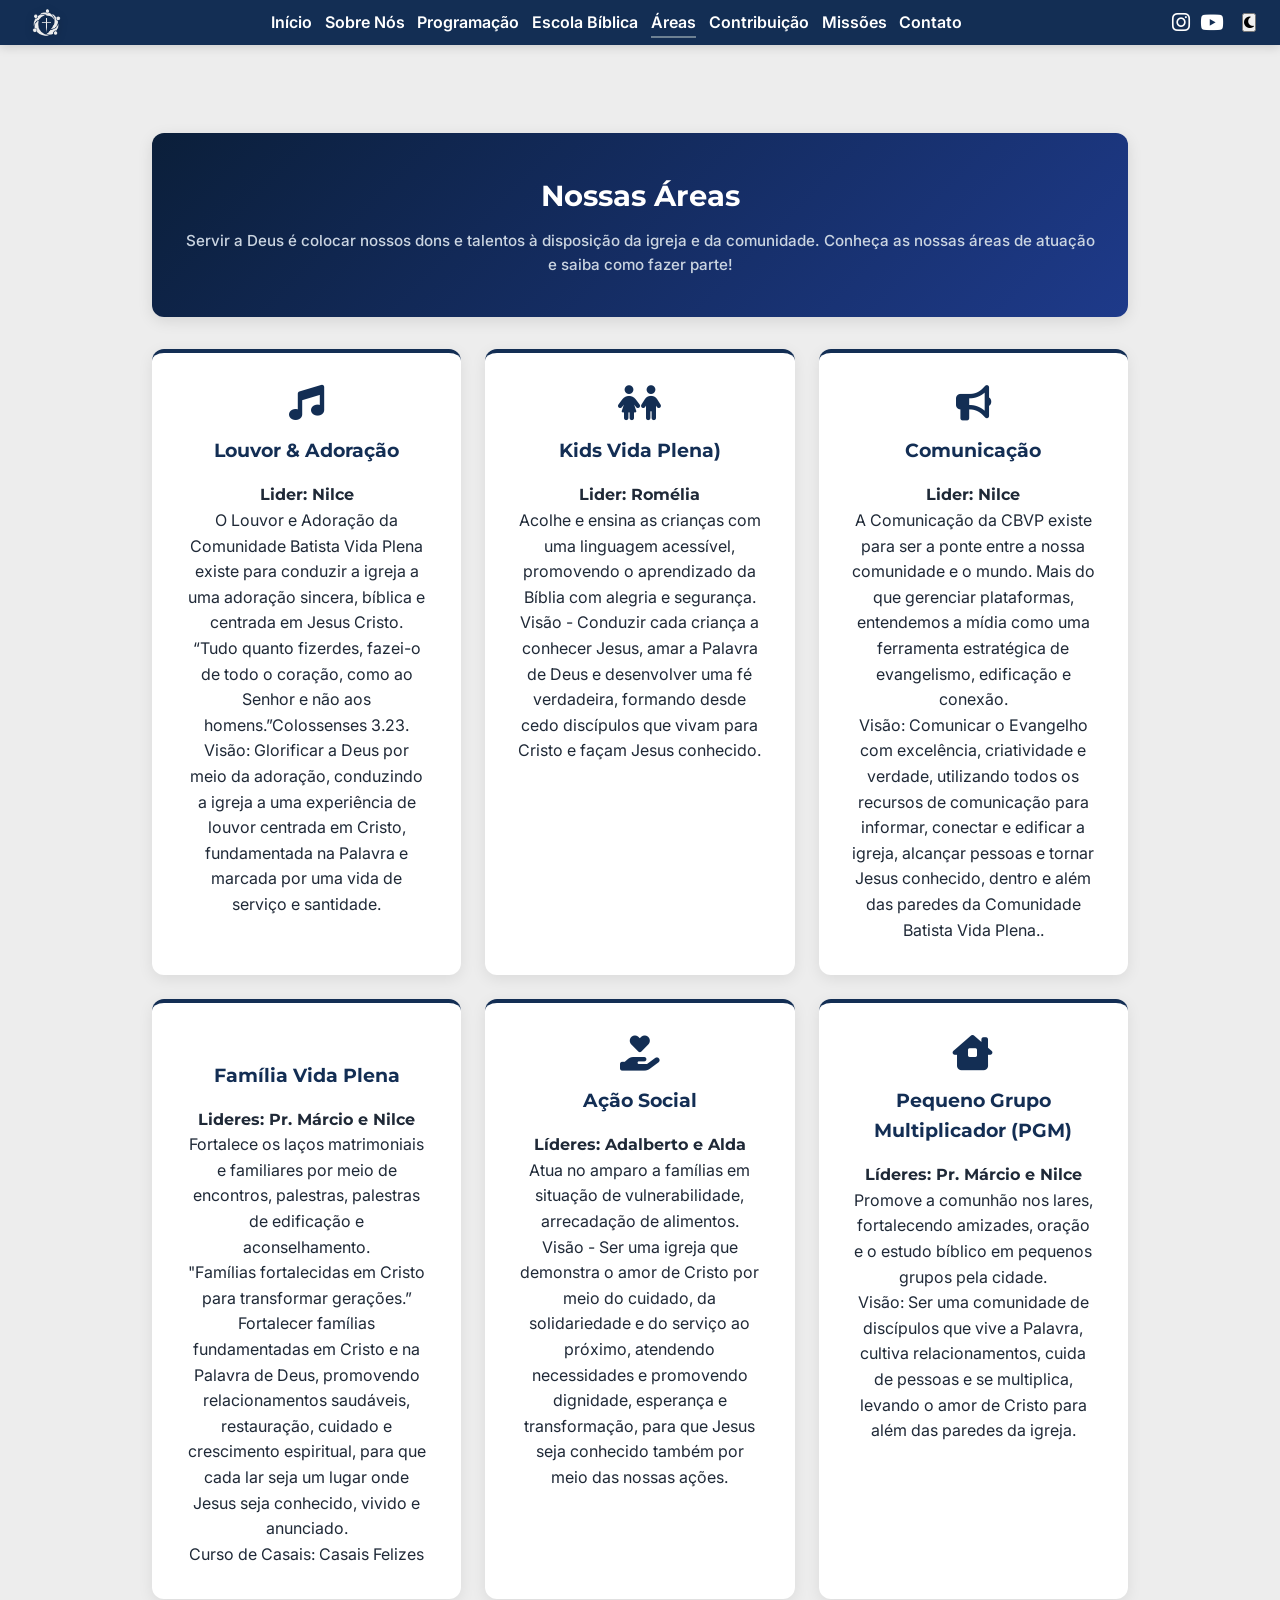
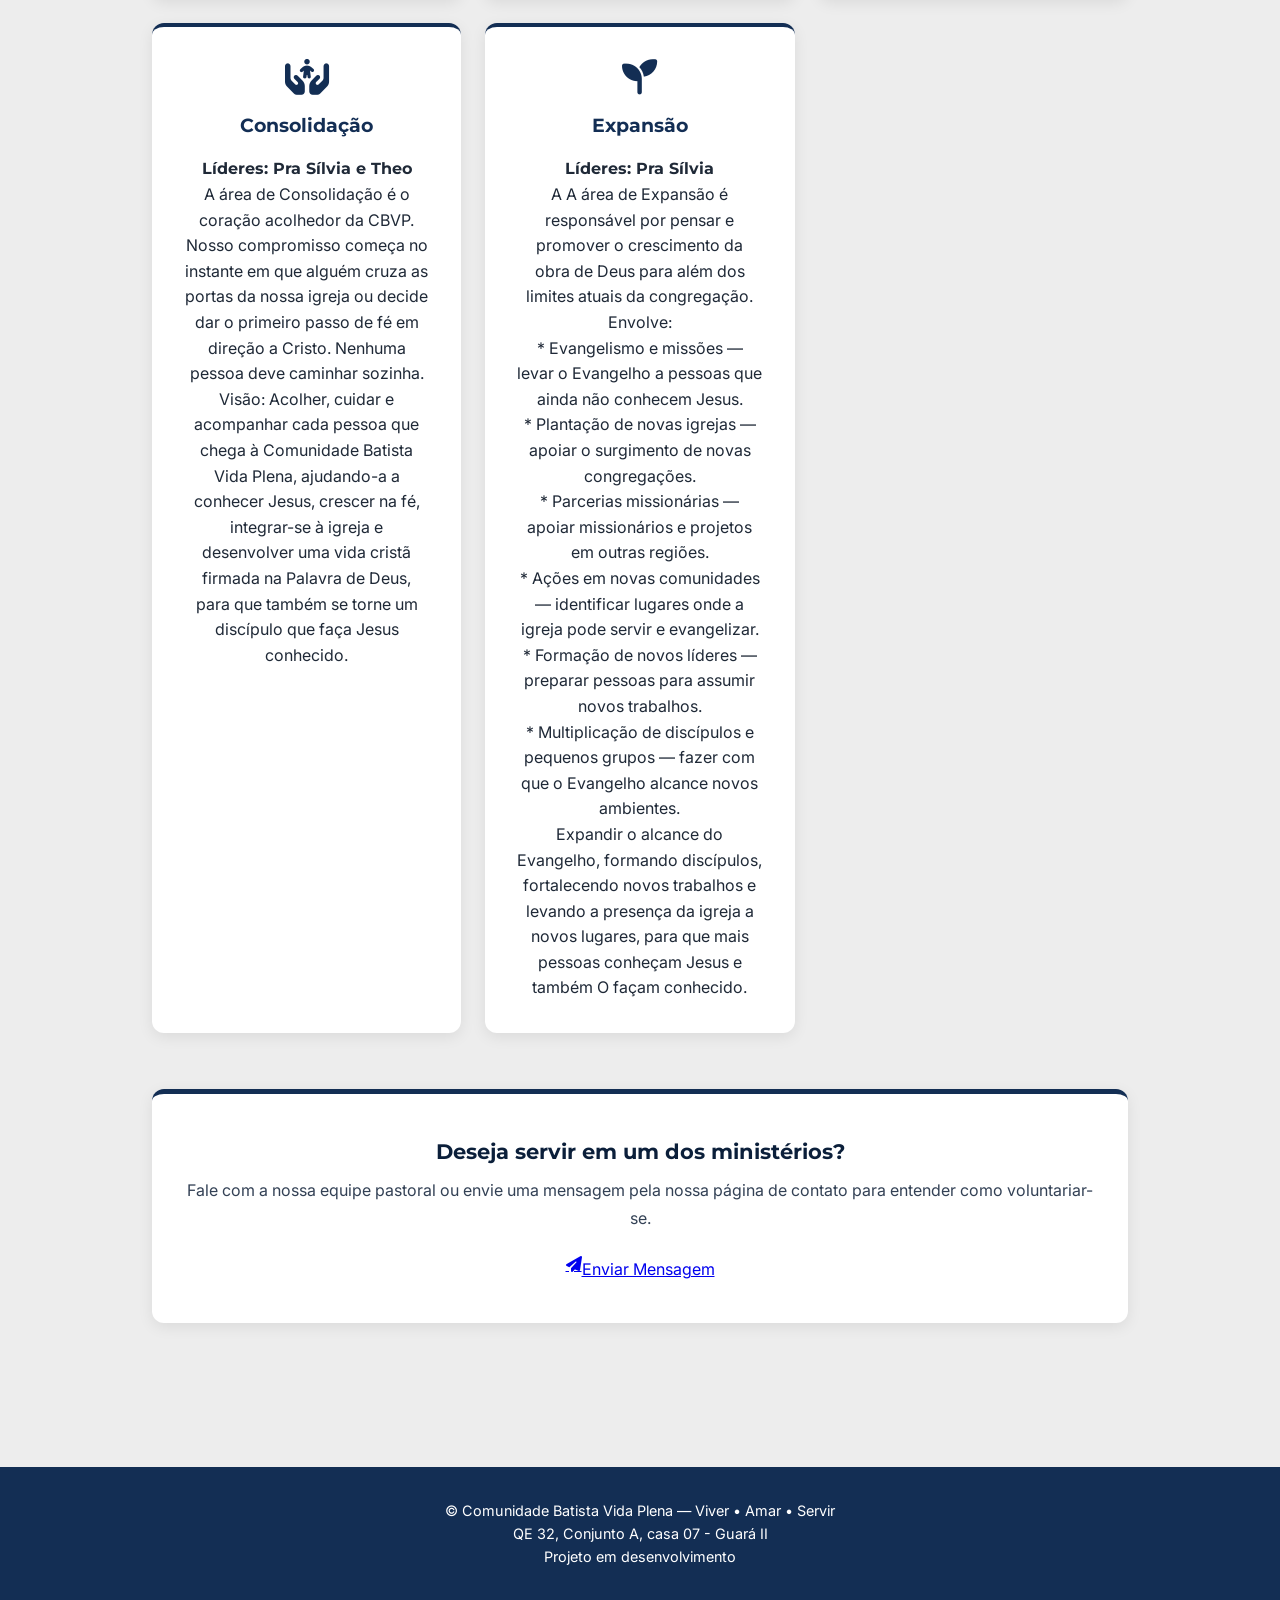
==== commit d8f53ccf: "Fix HTML structure and formatting issues" ====
--- a/areas.html
+++ b/areas.html
@@ -72,7 +72,7 @@
         <h3>Louvor & Adoração</h3>
         <h4>Lider: Nilce</h4>
         <p>O Louvor e Adoração da Comunidade Batista Vida Plena existe para conduzir a igreja a uma adoração sincera, bíblica e centrada em Jesus Cristo.
-          <p>“Tudo quanto fizerdes, fazei-o de todo o coração, como ao Senhor e não aos homens.”Colossenses 3.23.</p>
+         <p>“Tudo quanto fizerdes, fazei-o de todo o coração, como ao Senhor e não aos homens.”Colossenses 3.23.</p>
         <p>Visão: Glorificar a Deus por meio da adoração, conduzindo a igreja a uma experiência de louvor centrada em Cristo, fundamentada na Palavra e marcada por uma vida de serviço e santidade. </p>
       </div>
 
@@ -87,8 +87,9 @@
 
       <!-- Comunicação -->
       <div class="card ministry-card">
-        <i class=""fa-solid fa-bullhorn icon-card"></i>
+        <i class="fa-solid fa-bullhorn icon-card"></i>
         <h3>Comunicação</h3>
+        <h4>Lider: Nilce</h4>
         <p>A Comunicação da CBVP existe para ser a ponte entre a nossa comunidade e o mundo. Mais do que gerenciar plataformas, entendemos a mídia como uma ferramenta estratégica de evangelismo, edificação e conexão.</p>
         <p>Visão: Comunicar o Evangelho com excelência, criatividade e verdade, utilizando todos os recursos de comunicação para informar, conectar e edificar a igreja, alcançar pessoas e tornar Jesus conhecido, dentro e além das paredes da Comunidade Batista Vida Plena..</p>
       </div>
@@ -97,8 +98,12 @@
       <div class="card ministry-card">
         <i class="fa-solid fa-rings-wedding icon-card"></i>
         <h3>Família Vida Plena</h3>
-        <h4>Lideres: Pr. Márcio e Nilce</h4>h4>
+        <h4>Lideres: Pr. Márcio e Nilce</h4>
         <p>Fortalece os laços matrimoniais e familiares por meio de encontros, palestras, palestras de edificação e aconselhamento.</p>
+        <p>"Famílias fortalecidas em Cristo para transformar gerações.”</p>
+
+        <p>Fortalecer famílias fundamentadas em Cristo e na Palavra de Deus, promovendo relacionamentos saudáveis, restauração, cuidado e crescimento espiritual, para que cada lar seja um lugar onde Jesus seja conhecido, vivido e anunciado.</P>
+         <p></p>Curso de Casais: Casais Felizes </p>
       </div>
 
       <!-- Ação Social -->
--- a/css/estilo.css
+++ b/css/estilo.css
@@ -47,7 +47,6 @@
   font-family: var(--font-family-title) !important;
 }
 .container {
-  Width: 85%
   max-width: 80vw;
   margin: 0 auto;
   padding: 3rem 1.5rem;
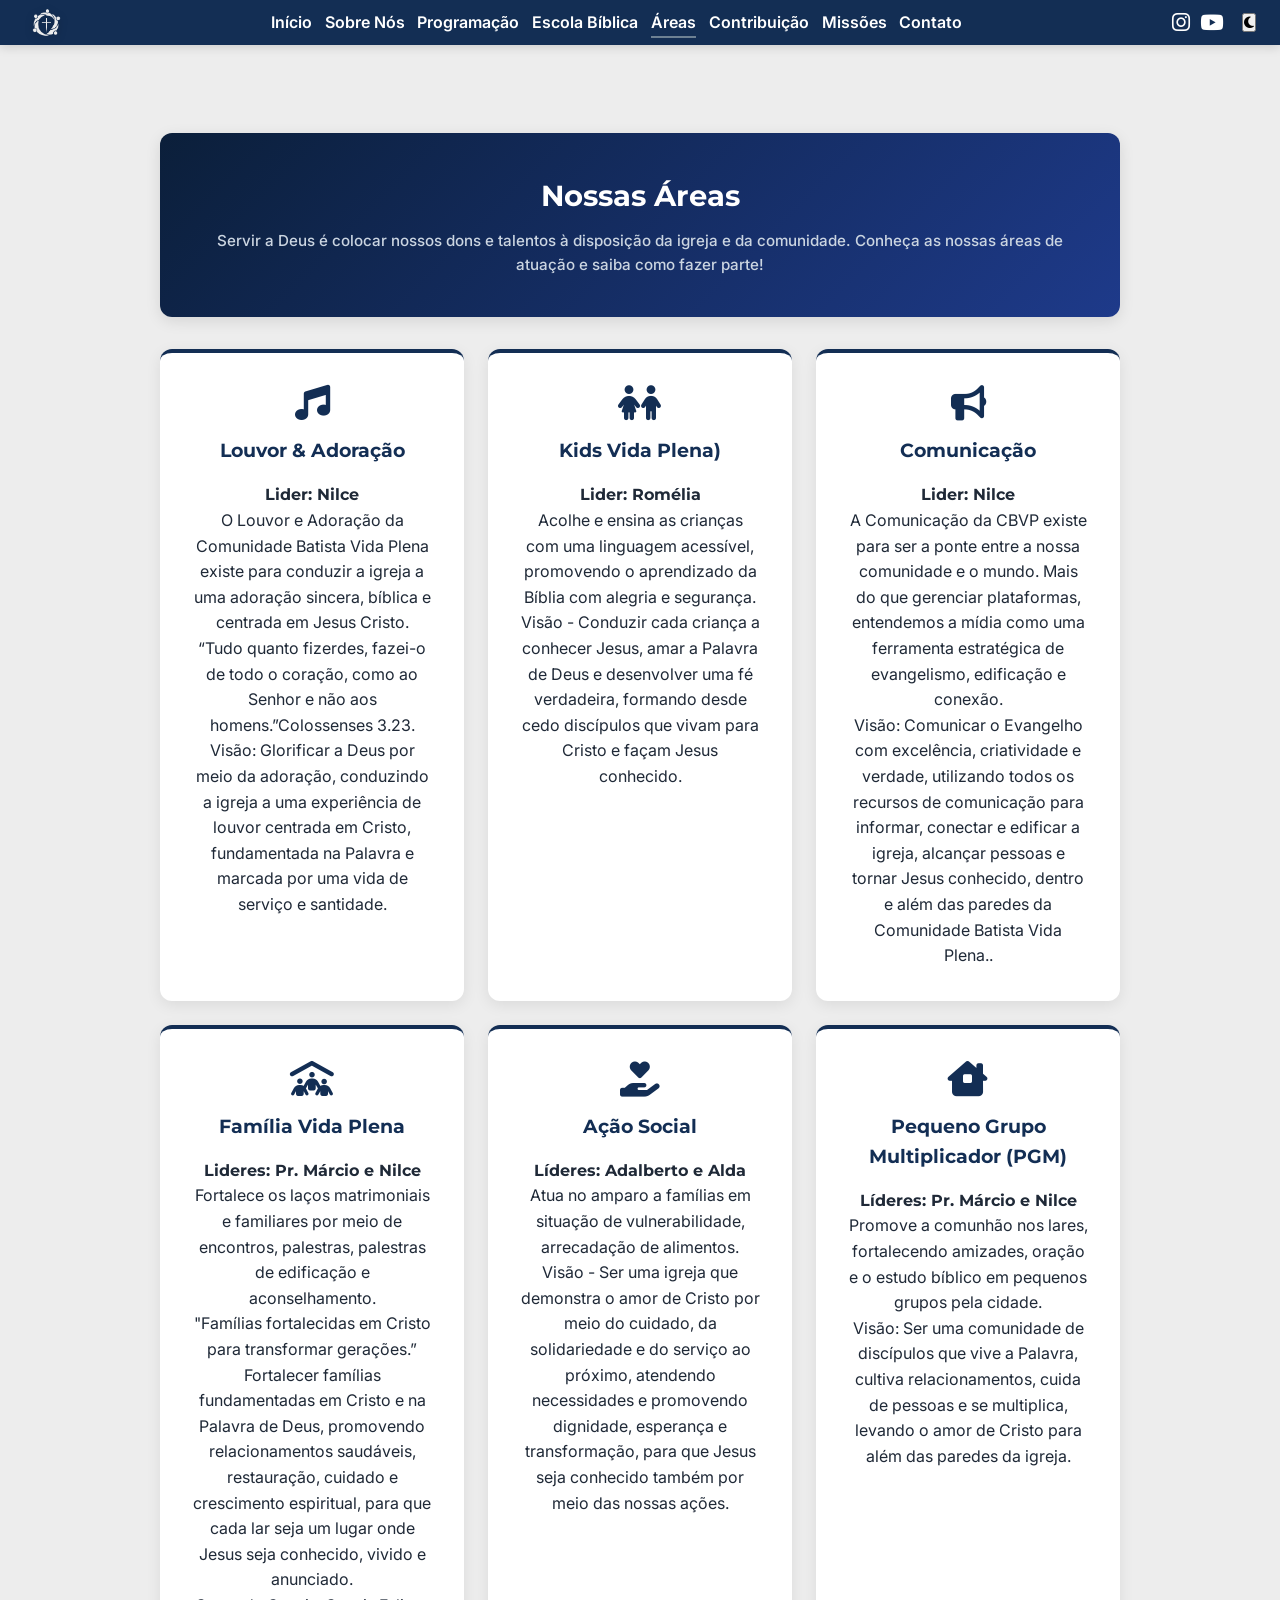
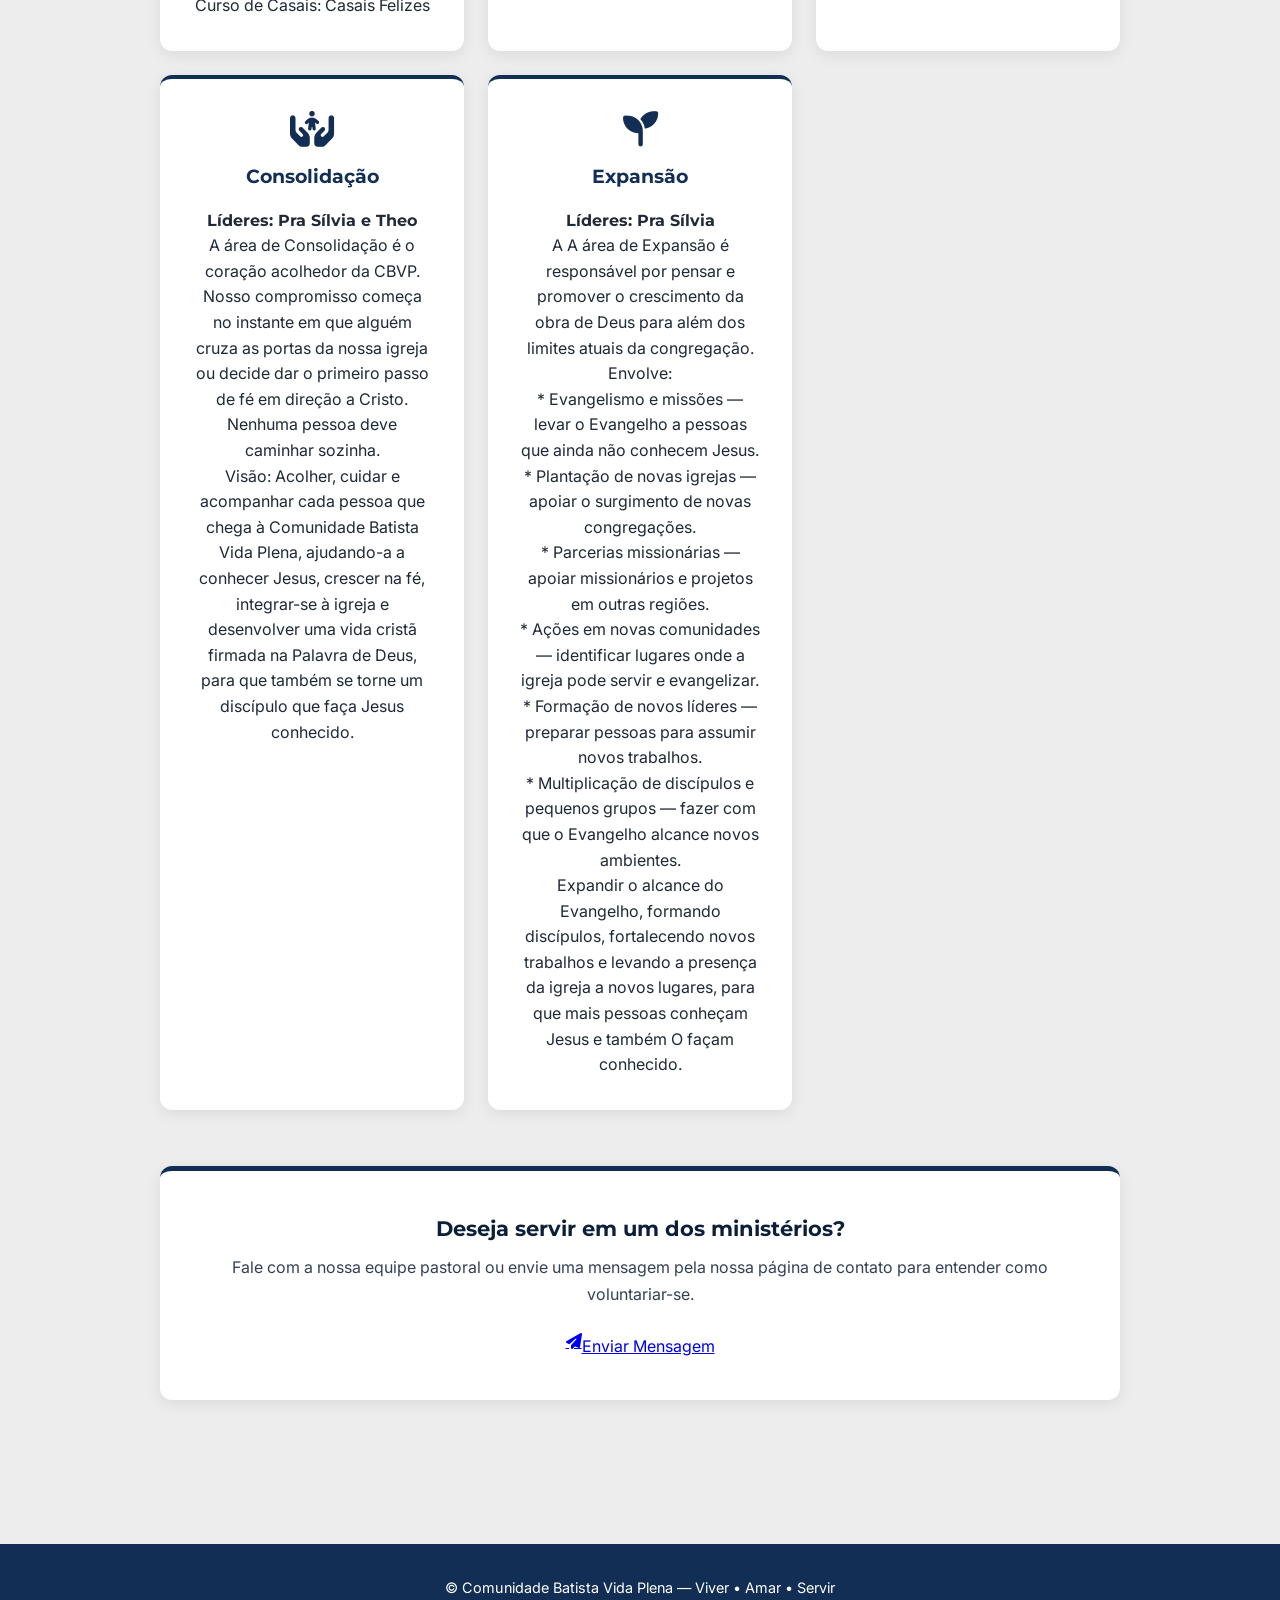
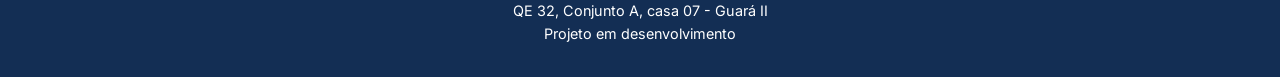
==== commit d9c2b1e2: "Fix HTML encoding issues in areas.html" ====
--- a/areas.html
+++ b/areas.html
@@ -96,7 +96,7 @@
 
       <!--Familias -->
       <div class="card ministry-card">
-        <i class="fa-solid fa-rings-wedding icon-card"></i>
+        <i class="fa-solid fa-people-roof icon-card"></i>
         <h3>Família Vida Plena</h3>
         <h4>Lideres: Pr. Márcio e Nilce</h4>
         <p>Fortalece os laços matrimoniais e familiares por meio de encontros, palestras, palestras de edificação e aconselhamento.</p>
--- a/css/mobile.css
+++ b/css/mobile.css
@@ -78,3 +78,54 @@
     font-weight: bold !important;
   }
 }
+
+/* Ativa o menu hambúrguer até 900px de largura */
+@media (max-width: 900px) {
+  .hamburger {
+    display: flex !important; /* Mostra o ícone de três linhas */
+  }
+
+  .nav-menu {
+    display: none; /* Esconde a lista horizontal de links */
+    flex-direction: column;
+    width: 100%;
+    position: absolute;
+    top: 100%;
+    left: 0;
+    background-color: var(--color-primary);
+    padding: 1.5rem;
+  }
+
+  .nav-menu.active {
+    display: flex; /* Abre o menu quando clicado */
+  }
+}
+/* 1. PADRÃO PARA CELULARES (Telas até 760px)
+   No celular em pé, o card deve ocupar quase a tela toda (95%) 
+   para o texto não ficar espremido com margens grandes. */
+.container {
+  width: 95%;
+  max-width: 100vw;
+  margin: 0 auto;
+  padding: 1.5rem 1rem;
+}
+
+/* 2. TABLETS E CELULARES DEITADOS (De 761px até 1000px)
+   Aqui ele ocupa 90% da largura. */
+@media (min-width: 761px) and (max-width: 1000px) {
+  .container {
+    width: 90%;
+    max-width: 90vw;
+    padding: 2rem 1.5rem;
+  }
+}
+
+/* 3. COMPUTADORES E MONITORES (Acima de 1000px)
+   Em telas grandes, limita a 80vw ou 1200px para manter a leitura confortável. */
+@media (min-width: 1001px) {
+  .container {
+    width: 80%;
+    max-width: 80vw;
+    padding: 3rem 2rem;
+  }
+}
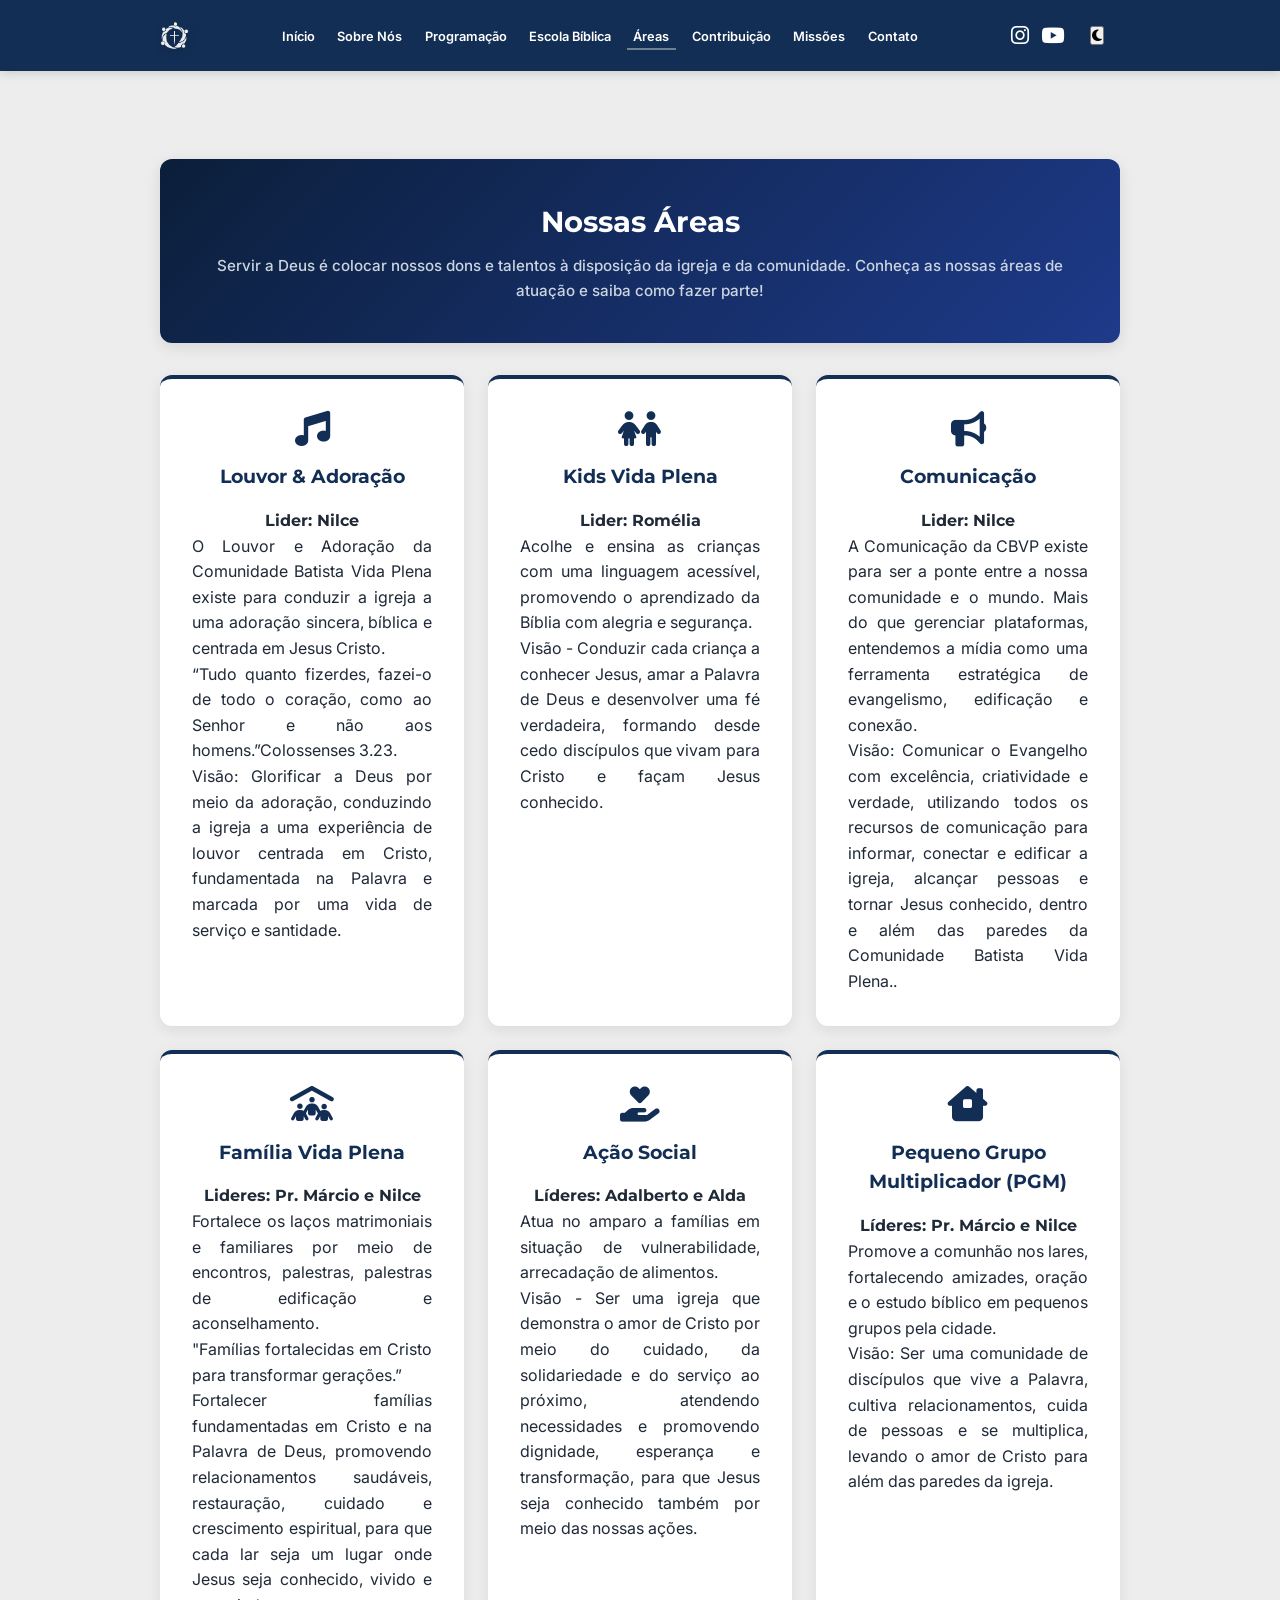
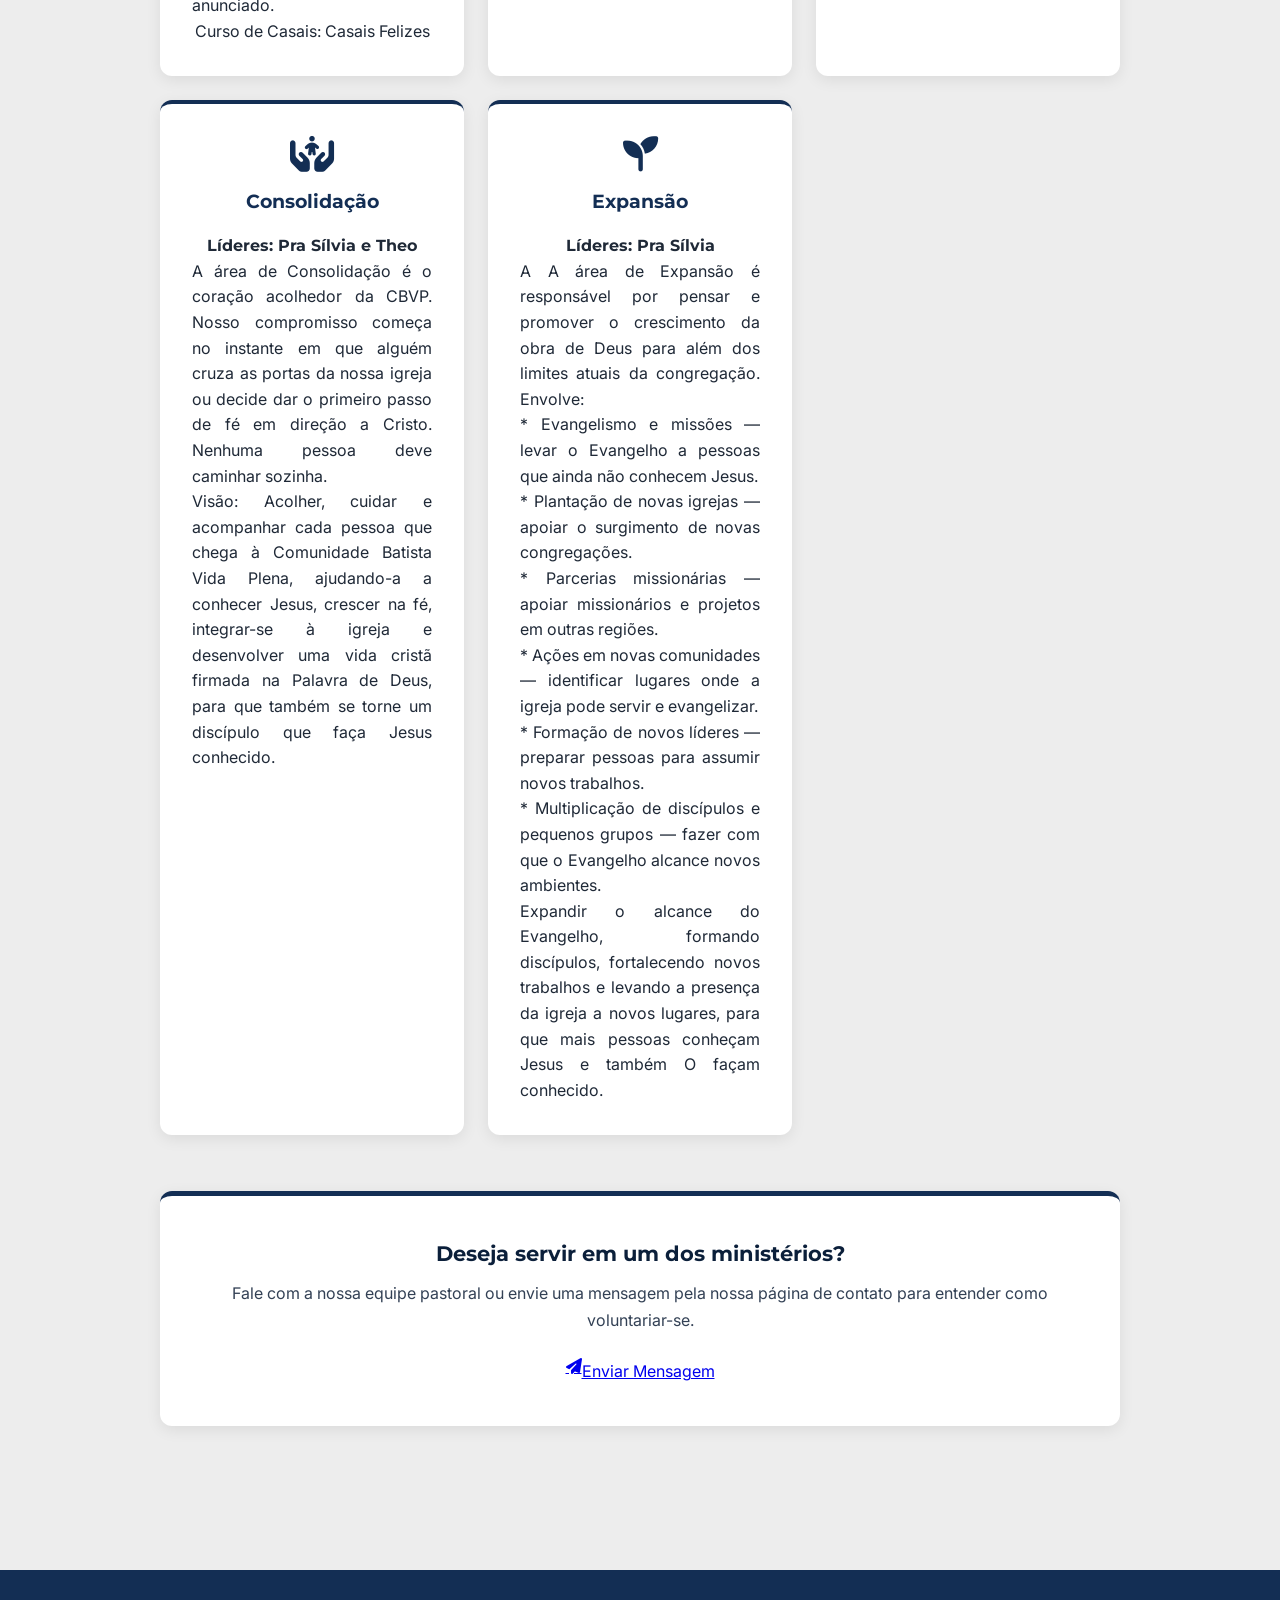
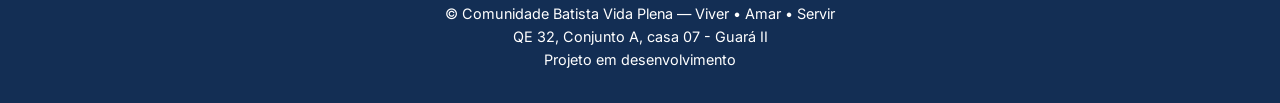
==== commit de848cd7: "Fix HTML encoding issues in areas.html" ====
--- a/areas.html
+++ b/areas.html
@@ -79,7 +79,7 @@
       <!-- Kids -->
       <div class="card ministry-card">
         <i class="fa-solid fa-children icon-card"></i>
-        <h3>Kids Vida Plena)</h3>
+        <h3>Kids Vida Plena</h3>
         <h4>Lider: Romélia</h4>
         <p>Acolhe e ensina as crianças com uma linguagem acessível, promovendo o aprendizado da Bíblia com alegria e segurança.</p>
         <p>Visão - Conduzir cada criança a conhecer Jesus, amar a Palavra de Deus e desenvolver uma fé verdadeira, formando desde cedo discípulos que vivam para Cristo e façam Jesus conhecido.</p>
--- a/css/estilo.css
+++ b/css/estilo.css
@@ -64,12 +64,12 @@
 }
 
 .navbar {
-  max-width: 100vw;
-  margin: 0 auto;
+  max-width: 80vw;
+  margin: 0 auto;    /* Centraliza os elementos no meio da barra azul */
   display: flex;
   justify-content: space-between;
   align-items: center;
-  padding: 0 1.5rem;
+  padding: 0.8rem 0; /* Adiciona 32px de folga/respiro nas laterais */
   box-sizing: border-box;
 }
 
@@ -98,7 +98,7 @@
   gap: 0.8rem;                   /* Espaçamento entre as opções */
   align-items: center;
   margin: 0;
-  padding: 0;
+  padding: 0.8rem 2rem;
 }
 
 .nav-link {
@@ -316,9 +316,10 @@
 .header-social {
   display: flex;
   align-items: center;
-  gap: 0.6rem;
-  flex-shrink: 0; /* Impede que o bloco seja espremido ou jogado pra fora */
-  margin-left: 0.5rem
+  gap: 0.8rem;            /* Espaço entre cada ícone */
+  flex-shrink: 0;         /* Impede que o bloco seja espremido */
+  margin-left: 0.5rem;
+  margin-right: 1.5rem;   /* AFAM : Dá o respiro no canto direito da tela */
 }
 
 .social-icon {
@@ -330,7 +331,7 @@
 
 .social-icon:hover {
   color: var(--color-hover);
-  transform: translateY(-2px); /* Efeito suave de elevação ao passar o rato */
+  transform: translateY(-2px);
 }
 
 /* Ajuste Responsivo para Mobile */
@@ -1159,29 +1160,34 @@
   margin: 0;
   line-height: 1.5;
 }
-
-/* ==========================================
+/* ==========================================================================
    REFLEXÃO PASTORAL (PÁGINA INICIAL)
-   ========================================== */
+   ========================================================================== */
 .reflexao-section {
   margin-top: 3rem;
   margin-bottom: 3rem;
 }
 
+/* Card Principal */
+.card-reflexao,
 .reflexao-card {
-  background-color: #ffffff;
-  border-left: none;
-  padding: 1.8rem;
-  border-radius: 8px;
-  box-shadow: 0 4px 12px rgba(0,0,0,0.05);
-}
-
+  background-color: var(--color-white);
+  border-radius: 12px;
+  padding: 2rem 2.5rem;
+  box-shadow: 0 4px 15px rgba(0, 0, 0, 0.08);
+  border-top: 4px solid var(--color-primary, #132e54);
+  margin-top: 1.5rem;
+  margin-bottom: 3rem;
+  text-align: left;
+}
+
+/* Cabeçalho do Card (CORRIGIDO) */
 .reflexao-header {
   display: flex;
   justify-content: space-between;
   align-items: center;
   margin-bottom: 1.2rem;
-  border-bottom: 1px solid #f1f5f9;
+  border-bottom: 1px solid #e2e8f0;
   padding-bottom: 0.8rem;
 }
 
@@ -1196,17 +1202,21 @@
   color: #32bcad;
 }
 
-.autor-info h3 {
+.autor-info h3,
+#reflexao-autor {
   font-size: 1.1rem;
-  color: #132e54;
+  color: var(--color-primary, #132e54);
   margin: 0;
 }
 
-.reflexao-data {
+.reflexao-data,
+#reflexao-data {
   font-size: 0.85rem;
   color: #64748b;
 }
 
+/* Tag / Badge de Identificação */
+.tag-reflexao,
 .badge-tag {
   background-color: #e0f2fe;
   color: #0369a1;
@@ -1216,32 +1226,52 @@
   font-weight: 600;
 }
 
-.reflexao-titulo {
+/* Título e Versículo */
+.reflexao-titulo,
+#reflexao-titulo {
   font-size: 1.25rem;
-  color: #132e54;
+  color: var(--color-primary, #132e54);
   margin-bottom: 0.8rem;
 }
 
-.reflexao-body p {
-  color: #475569;
+#reflexao-verso {
+  font-style: italic;
+  color: var(--color-secondary, #6d8193);
+  margin: 1rem 0;
+  padding-left: 1rem;
+  border-left: 3px solid var(--color-primary, #132e54);
+}
+
+/* Corpo do Texto Principal */
+.reflexao-body p,
+#reflexao-texto {
+  text-align: justify;
   line-height: 1.6;
+  color: #334155;
   font-size: 0.98rem;
-  margin-bottom: 0.8rem;
-}
-
+  margin-bottom: 1.5rem;
+  hyphens: auto;
+}
+
+/* Rodapé do Card e Links */
 .reflexao-footer {
   margin-top: 1rem;
   text-align: right;
 }
 
-.btn-ler-mais {
-  color: #32bcad;
+.btn-ler-mais,
+.link-lideranca {
+  display: inline-block;
+  color: var(--color-primary, #132e54);
   font-weight: 600;
   text-decoration: none;
   font-size: 0.9rem;
-}
-
-.btn-ler-mais:hover {
+  transition: color 0.2s ease;
+}
+
+.btn-ler-mais:hover,
+.link-lideranca:hover {
+  color: #32bcad;
   text-decoration: underline;
 }
 
@@ -1268,11 +1298,11 @@
 }
 
 .family-card {
-  background-color: var(--color-white);
+  background-color: var(--bg-card, var(--color-white));
   border-radius: var(--radius-md, 12px);
   overflow: hidden;
   box-shadow: var(--shadow-card);
-  transition: transform 0.3s ease, box-shadow 0.3s ease;
+  transition: transform 0.3s ease, box-shadow 0.3s ease, background-color 0.3s ease;
   border-top: 4px solid var(--color-primary);
 }
 
@@ -1301,12 +1331,81 @@
 }
 
 .family-info h3 {
-  color: var(--color-primary);
+  color: var(--text-color-primary, var(--color-primary));
   font-size: 1.15rem;
   margin-bottom: 0.3rem;
 }
 
 .family-info p {
-  color: #64748b;
+  color: var(--text-color-secondary, #64748b);
   font-size: 0.9rem;
 }
+
+/* Justifica o texto dos parágrafos dentro dos cards de áreas/ministérios */
+.card p,
+.area-card p,
+.area-description {
+  text-align: justify;
+  /* Evita espaços muito grandes entre as palavras ao justificar em colunas estreitas */
+  hyphens: auto; 
+}
+
+/* Se as citações/visões também usarem <blockquote> ou a classe da visão: */
+.card blockquote,
+.vision-box {
+  text-align: justify;
+}
+
+/* ==========================================================================
+   AJUSTE DE NAVEGAÇÃO E MENU HAMBÚRGUER (MODO HORIZONTAL / LANDSCAPE)
+   ========================================================================== */
+
+/* Ajusta o espaçamento do cabeçalho em telas pequenas e na horizontal */
+.header-container,
+.nav-container,
+header .container {
+  width: 100% !important;
+  max-width: 100% !important;
+  padding-left: 1.2rem !important;  /* Traz o logo e o menu para perto das bordas */
+  padding-right: 1.2rem !important;
+  display: flex;
+  justify-content: space-between;
+  align-items: center;
+}
+
+/* Estilização e destaque do Botão Hambúrguer */
+.menu-toggle,
+.hamburger-btn,
+.btn-menu {
+  display: flex !important;
+  align-items: center;
+  justify-content: center;
+  background: transparent;
+  border: 2px solid var(--color-accent-blue, #32bcad); /* Borda visível para destacar */
+  border-radius: 6px;
+  padding: 0.4rem 0.6rem;
+  cursor: pointer;
+  z-index: 1000;
+}
+
+/* Cor das três linhas ou do ícone do hambúrguer */
+.menu-toggle i,
+.menu-toggle .bar,
+.hamburger-btn i,
+.hamburger-btn span {
+  color: #ffffff !important;           /* Deixa o ícone/linhas brancos */
+  background-color: #ffffff;           /* Se o menu for feito de varetas/divs */
+  font-size: 1.5rem;
+}
+
+/* Destaque no Modo Escuro */
+body.dark-theme .menu-toggle,
+body.dark-mode .menu-toggle {
+  border-color: #32bcad !important;
+  background-color: rgba(255, 255, 255, 0.05);
+}
+
+body.dark-theme .menu-toggle i,
+body.dark-mode .menu-toggle i {
+  color: #ffffff !important;
+}
--- a/css/mobile.css
+++ b/css/mobile.css
@@ -1,12 +1,65 @@
 /* ==========================================================================
-   MENU RESPONSIVO MOBILE - GAVETA LATERAL (Garantia de Funcionamento)
-   ========================================================================== */
-
-@media (max-width: 768px) {
-
-  /* 1. EXIBE O BOTÃO HAMBÚRGUER NO CELULAR */
-  #menu-toggle,
-  #hamburger,
+   1. REGRA GERAL PARA O CONTAINER DE CONTEÚDO (Telas Grandes / Desktop)
+   ========================================================================== */
+
+/* Limita a largura do conteúdo do site e da navbar */
+.container,
+.navbar {
+  width: 80%;
+  max-width: 80vw;
+  margin: 0 auto;
+  box-sizing: border-box;
+}
+
+.container {
+  padding: 3rem 2rem;
+}
+
+/* Ajuste da Navbar no Desktop */
+.navbar {
+  display: flex;
+  justify-content: space-between;
+  align-items: center;
+  padding: 0.8rem 1.5rem;
+}
+
+/* Agrupador dos ícones da direita (Redes Sociais + Modo Escuro) */
+.social-icons,
+.header-actions,
+.nav-right {
+  display: flex;
+  align-items: center;
+  gap: 1rem; /* Espaço confortável entre cada ícone */
+}
+
+/* ==========================================================================
+   2. BREAKPOINTS DE TELA (Mobile & Tablet)
+   ========================================================================== */
+
+/* Celulares em pé (até 760px) */
+@media (max-width: 760px) {
+  .container {
+    width: 95%;
+    max-width: 100vw;
+    padding: 1.5rem 1rem;
+  }
+}
+
+/* Tablets (761px até 1000px) */
+@media (min-width: 761px) and (max-width: 1000px) {
+  .container {
+    width: 90%;
+    max-width: 90vw;
+    padding: 2rem 1.5rem;
+  }
+}
+
+/* ==========================================================================
+   3. MENU RESPONSIVO MOBILE - GAVETA LATERAL (Apenas em pé: Portrait)
+   ========================================================================== */
+
+@media (max-width: 900px) and (orientation: portrait) {
+
   .hamburger {
     display: flex !important;
     flex-direction: column !important;
@@ -19,113 +72,197 @@
     z-index: 1000001 !important;
   }
 
-  #menu-toggle span,
-  #hamburger span,
   .hamburger span {
     width: 100% !important;
     height: 3px !important;
     background-color: #ffffff !important;
     border-radius: 2px !important;
-    transition: all 0.3s ease !important;
-  }
-
-  /* 2. GAVETA LATERAL DO MENU (ESCONDIDA FORA DA TELA À ESQUERDA) */
-  #nav-menu,
+  }
+
   .nav-menu {
     display: flex !important;
     flex-direction: column !important;
     position: fixed !important;
     top: 0 !important;
-    left: -280px !important;            /* Escondido fora da tela */
-    width: 280px !important;             /* Largura da gaveta */
-    height: 100vh !important;            /* Ocupa a altura inteira da tela */
-    background-color: #0b1f3a !important; /* Azul noturno */
+    left: -280px !important;
+    width: 280px !important;
+    height: 100vh !important;
+    background-color: #0b1f3a !important;
     padding: 5rem 1.5rem 2rem 1.5rem !important;
     box-shadow: 4px 0 15px rgba(0, 0, 0, 0.5) !important;
-    z-index: 1000000 !important;         /* Fica acima do carrossel e conteúdos */
-    transition: left 0.3s ease-in-out !important; /* Animação suave ao abrir */
+    z-index: 1000000 !important;
+    transition: left 0.3s ease-in-out !important;
     overflow-y: auto !important;
   }
 
-  /* 3. CLASSE ATIVA (QUANDO CLICA NO ÍCONE DE MENU, A GAVETA ENTRA NA TELA) */
-  #nav-menu.active,
   .nav-menu.active {
-    left: 0 !important;                 /* Desliza para dentro da tela */
-  }
-
-  /* Estilização dos itens na gaveta */
-  #nav-menu li,
-  .nav-menu li {
+    left: 0 !important;
+  }
+}
+
+/* ==========================================================================
+   4. MODO LANDSCAPE (Celular Deitado / Telas Largas)
+   ========================================================================== */
+
+/* ==========================================================================
+   CORREÇÃO DEFINITIVA DO MENU E FAIXA TOTAL EM MODO LANDSCAPE
+   ========================================================================== */
+
+/* Remove a restrição de altura para pegar QUALQUER celular na horizontal */
+@media screen and (orientation: landscape) {
+
+  /* 1. ESTICA O TOPO E O CORPO DA PÁGINA DE PONTA A PONTA */
+  html, body {
+    max-width: 100% !important;
+    overflow-x: hidden;
+  }
+
+  header,
+  .header,
+  .site-header,
+   nav {
+    width: 100vw;
+    max-width: 100vw;
+    margin-left: calc(-50vw + 50%); /* Força a barra a sangrar até as bordas da tela */
+    margin-right: calc(-50vw + 50%);
+    padding: 0 !;
+    background-color: #132e54; /* Cor da barra azul */
+    box-sizing: border-box !;
+  }
+
+  /* 2. ESPALHA O CONTEÚDO INTERNO POR TODA A LARGURA */
+  .header-container,
+  .nav-container,
+  header .container,
+  .container-header {
+    width: 100%;
+    max-width: 100%;
+    padding-left: 1.5rem;
+    padding-right: 1.5rem;
+    display: flex;
+    justify-content: space-between;
+    align-items: center;
+    box-sizing: border-box;
+  }
+
+  /* 3. SOME DEFINITIVAMENTE COM QUALQUER TIPO DE BOTÃO HAMBÚRGUER */
+  .menu-toggle,
+  .hamburger,
+  .hamburger-btn,
+  .btn-menu,
+  .navbar-toggler,
+  #menu-toggle,
+  [class*="hamb"] {
+    display: none !important;
+    visibility: hidden !important;
+    opacity: 0 !important;
+    pointer-events: none !important;
+  }
+
+  /* 4. EXIBE A LISTA DE MENUS EM LINHA NA FAIXA */
+  .nav-menu,
+  .menu-links,
+  nav ul,
+  .nav-list {
+    display: flex !important;
+    flex-direction: row !important;
+    position: static !important;
+    transform: none !important;
+    background: transparent !important;
+    box-shadow: none !important;
+    padding: 0 !important;
+    margin: 0 !important;
+    gap: 0.6rem !important;
+    width: auto !important;
+    height: auto !important;
+    visibility: visible !important;
+    opacity: 1 !important;
+  }
+
+  .nav-menu li,
+  nav ul li {
+    list-style: none !important;
+    margin: 0 !important;
+  }
+
+  .nav-menu a,
+  nav ul a {
+    font-size: 0.8rem !important; /* Tamanho ajustado para caber perfeitamente na barra */
+    padding: 0.3rem 0.4rem !important;
+    color: #ffffff !important;
+    text-decoration: none !important;
+    white-space: nowrap !important;
+  }
+
+  .nav-menu a:hover,
+  nav ul a:hover {
+    color: #32bcad !important;
+  }
+}
+
+/* ==========================================================================
+   AJUSTE DE MODO LANDSCAPE (Apenas em Celulares/Tablets)
+   ========================================================================== */
+
+@media screen and (orientation: landscape) and (max-width: 900px) {
+
+  /* 1. Faz a navbar ocupar toda a largura da tela no celular deitado */
+  .navbar {
     width: 100% !important;
-    margin: 0.5rem 0 !important;
-    border-bottom: 1px solid rgba(255, 255, 255, 0.1) !important;
-    list-style: none !important;
-  }
-
-  #nav-menu .nav-link,
-  .nav-menu .nav-link {
-    display: block !important;
-    padding: 0.8rem 0.5rem !important;
-    color: #ffffff !important;
+    max-width: 100% !important;
+    padding: 0.4rem 1rem !important; /* Margemzinha de segurança nas pontas */
+    box-sizing: border-box !important;
+  }
+
+  /* 2. Deixa a fonte e o espaçamento dos links mais compactos para caber tudo na linha */
+  .nav-menu {
+    display: flex !important;
+    flex-direction: row !important;
+    gap: 0.35rem !important; /* Aproxima ligeiramente um link do outro */
+    margin: 0 !important;
+    padding: 0 !important;
+  }
+
+  .nav-menu a,
+  .nav-link {
+    font-size: 0.72rem !important; /* Fonte levemente menor só no celular deitado */
+    padding: 0.2rem 0.3rem !important;
+    white-space: nowrap !important;
+  }
+
+  /* 3. Garante espaço para os ícones no canto direito */
+  .header-social,
+  .social-icons {
+    gap: 0.5rem !important;
+    margin-right: 0 !important;
+    flex-shrink: 0 !important;
+  }
+
+  .social-icon {
     font-size: 1.1rem !important;
-    text-decoration: none !important;
-    text-align: left !important;
-  }
-
-  #nav-menu .nav-link.active,
-  .nav-menu .nav-link.active {
-    color: #32bcad !important; /* Verde-água para a página atual */
-    font-weight: bold !important;
-  }
-}
-
-/* Ativa o menu hambúrguer até 900px de largura */
-@media (max-width: 900px) {
-  .hamburger {
-    display: flex !important; /* Mostra o ícone de três linhas */
-  }
-
-  .nav-menu {
-    display: none; /* Esconde a lista horizontal de links */
-    flex-direction: column;
-    width: 100%;
-    position: absolute;
-    top: 100%;
-    left: 0;
-    background-color: var(--color-primary);
-    padding: 1.5rem;
-  }
-
-  .nav-menu.active {
-    display: flex; /* Abre o menu quando clicado */
-  }
-}
-/* 1. PADRÃO PARA CELULARES (Telas até 760px)
-   No celular em pé, o card deve ocupar quase a tela toda (95%) 
-   para o texto não ficar espremido com margens grandes. */
-.container {
-  width: 95%;
-  max-width: 100vw;
-  margin: 0 auto;
-  padding: 1.5rem 1rem;
-}
-
-/* 2. TABLETS E CELULARES DEITADOS (De 761px até 1000px)
-   Aqui ele ocupa 90% da largura. */
-@media (min-width: 761px) and (max-width: 1000px) {
-  .container {
-    width: 90%;
-    max-width: 90vw;
-    padding: 2rem 1.5rem;
-  }
-}
-
-/* 3. COMPUTADORES E MONITORES (Acima de 1000px)
-   Em telas grandes, limita a 80vw ou 1200px para manter a leitura confortável. */
-@media (min-width: 1001px) {
-  .container {
-    width: 80%;
-    max-width: 80vw;
-    padding: 3rem 2rem;
-  }
-}
+  }
+}
+
+/* ==========================================================================
+   AJUSTE APENAS PARA CELULAR EM PÉ (PORTRAIT - Tela até 768px)
+   ========================================================================== */
+
+@media (max-width: 768px) and (orientation: portrait) {
+
+  /* Restaura a largura total da navbar para afastar os ícones do centro */
+  .navbar {
+    width: 100% !important;
+    max-width: 100% !important;
+    padding: 0.6rem 1.2rem !important; /* Dá um respiro suave de 19px nas pontas */
+    display: flex !important;
+    justify-content: space-between !important;
+    align-items: center !important;
+    box-sizing: border-box !important;
+  }
+
+  /* Mantém o alinhamento dos ícones da direita e hambúrguer */
+  .header-social,
+  .social-icons {
+    gap: 0.6rem !important;
+  }
+}
--- a/css/dark-theme.css
+++ b/css/dark-theme.css
@@ -17,7 +17,9 @@
 body.dark-theme .ebd-card,
 body.dark-theme .leader-card,
 body.dark-theme .pastor-card,
-body.dark-theme .video-card {
+body.dark-theme .video-card,
+body.dark-theme .family-card,
+body.dark-theme .card-reflexão {
   background-color: #1e293b !important;
   border-color: #334155 !important;
   border-top-color: #32bcad !important;
@@ -149,3 +151,66 @@
   background-color: #0f172a !important;
   color: #38bdf8 !important;
 }
+/* ==========================================================================
+   AJUSTE DA GALERIA DE FAMÍLIAS PARA O TEMA ESCURO
+   ========================================================================== */
+
+/* Altera o fundo do card para um tom escuro/azulado e ajusta as bordas */
+body.dark-theme .family-card,
+body.dark-mode .family-card {
+  background-color: #1e293b !important; /* Tom escuro para harmonizar com a página */
+  border-top-color: var(--color-accent-blue, #32bcad); /* Destaque da borda */
+  box-shadow: 0 4px 15px rgba(0, 0, 0, 0.4);
+}
+
+/* Ajusta a cor do container da foto quando estiver sem imagem */
+body.dark-theme .family-photo-container,
+body.dark-mode .family-photo-container {
+  background-color: #0f172a;
+}
+
+/* Garante o contraste correto dos textos no modo escuro */
+body.dark-theme .family-info h3,
+body.dark-mode .family-info h3 {
+  color: #ffffff !important; /* Título bem visível em branco */
+}
+
+body.dark-theme .family-info p,
+body.dark-mode .family-info p {
+  color: #94a3b8 !important; /* Subtítulo em cinza claro */
+}
+
+/* AJUSTA O TOM DO CARD DE REFLEXÃO PARA IGUALAR AOS DEMAIS CARDS */
+body.dark-theme .card-reflexao,
+body.dark-mode .card-reflexao,
+body.dark-theme .reflexao-card,
+body.dark-mode .reflexao-card {
+  background-color: #1e293b !important; /* Mesmo tom azul/grafite dos outros cards */
+  border-top: 3px solid #32bcad !important; /* Borda turquesa igual aos outros */
+  box-shadow: 0 4px 15px rgba(0, 0, 0, 0.3) !important;
+}
+
+/* Garante o contraste dos textos e links internos */
+body.dark-theme .card-reflexao h3,
+body.dark-theme .card-reflexao h4,
+body.dark-mode .card-reflexao h3,
+body.dark-mode .card-reflexao h4 {
+  color: #ffffff !important;
+}
+
+body.dark-theme #reflexao-texto,
+body.dark-mode #reflexao-texto {
+  color: #cbd5e1 !important;
+}
+
+body.dark-theme #reflexao-verso,
+body.dark-mode #reflexao-verso {
+  color: #94a3b8 !important;
+  border-left-color: #32bcad !important;
+}
+
+/* Cor do link "Conheça nossa liderança" no modo escuro */
+body.dark-theme .link-lideranca,
+body.dark-mode .link-lideranca {
+  color: #32bcad !important;
+}
